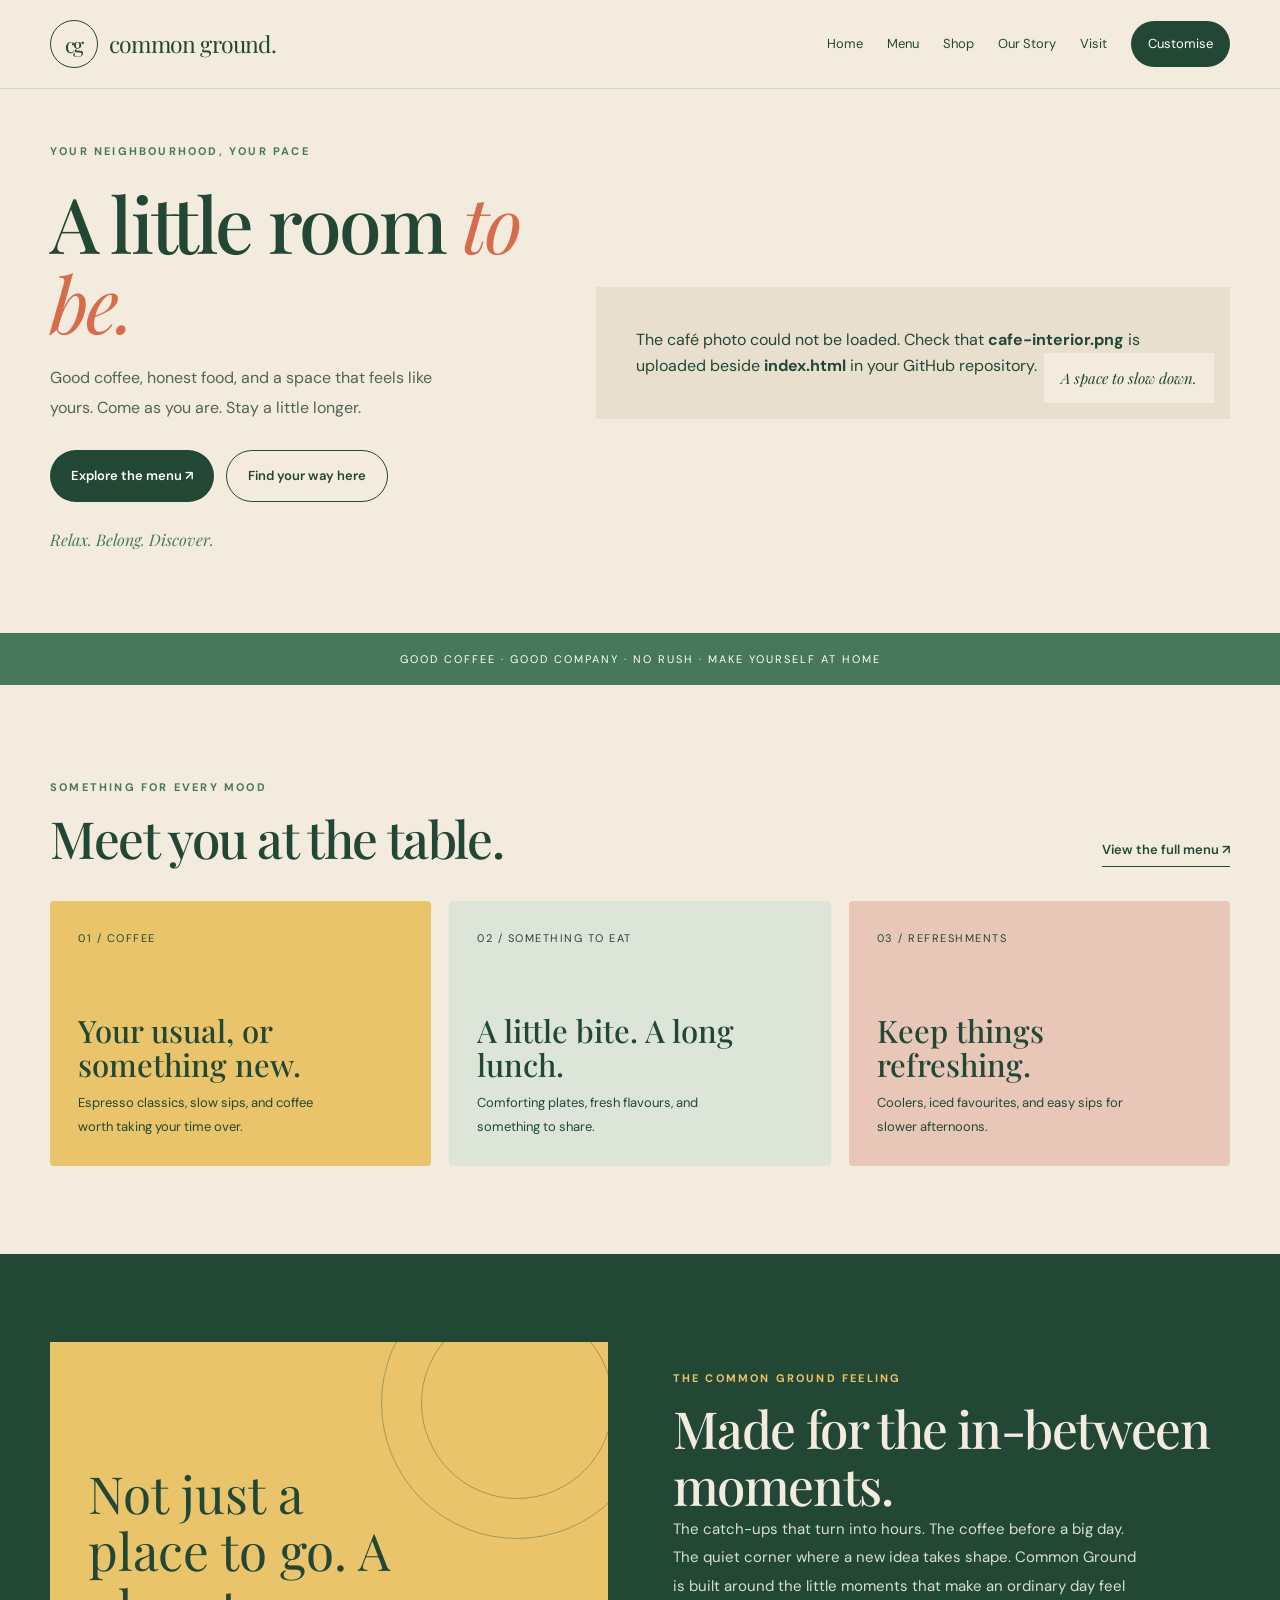
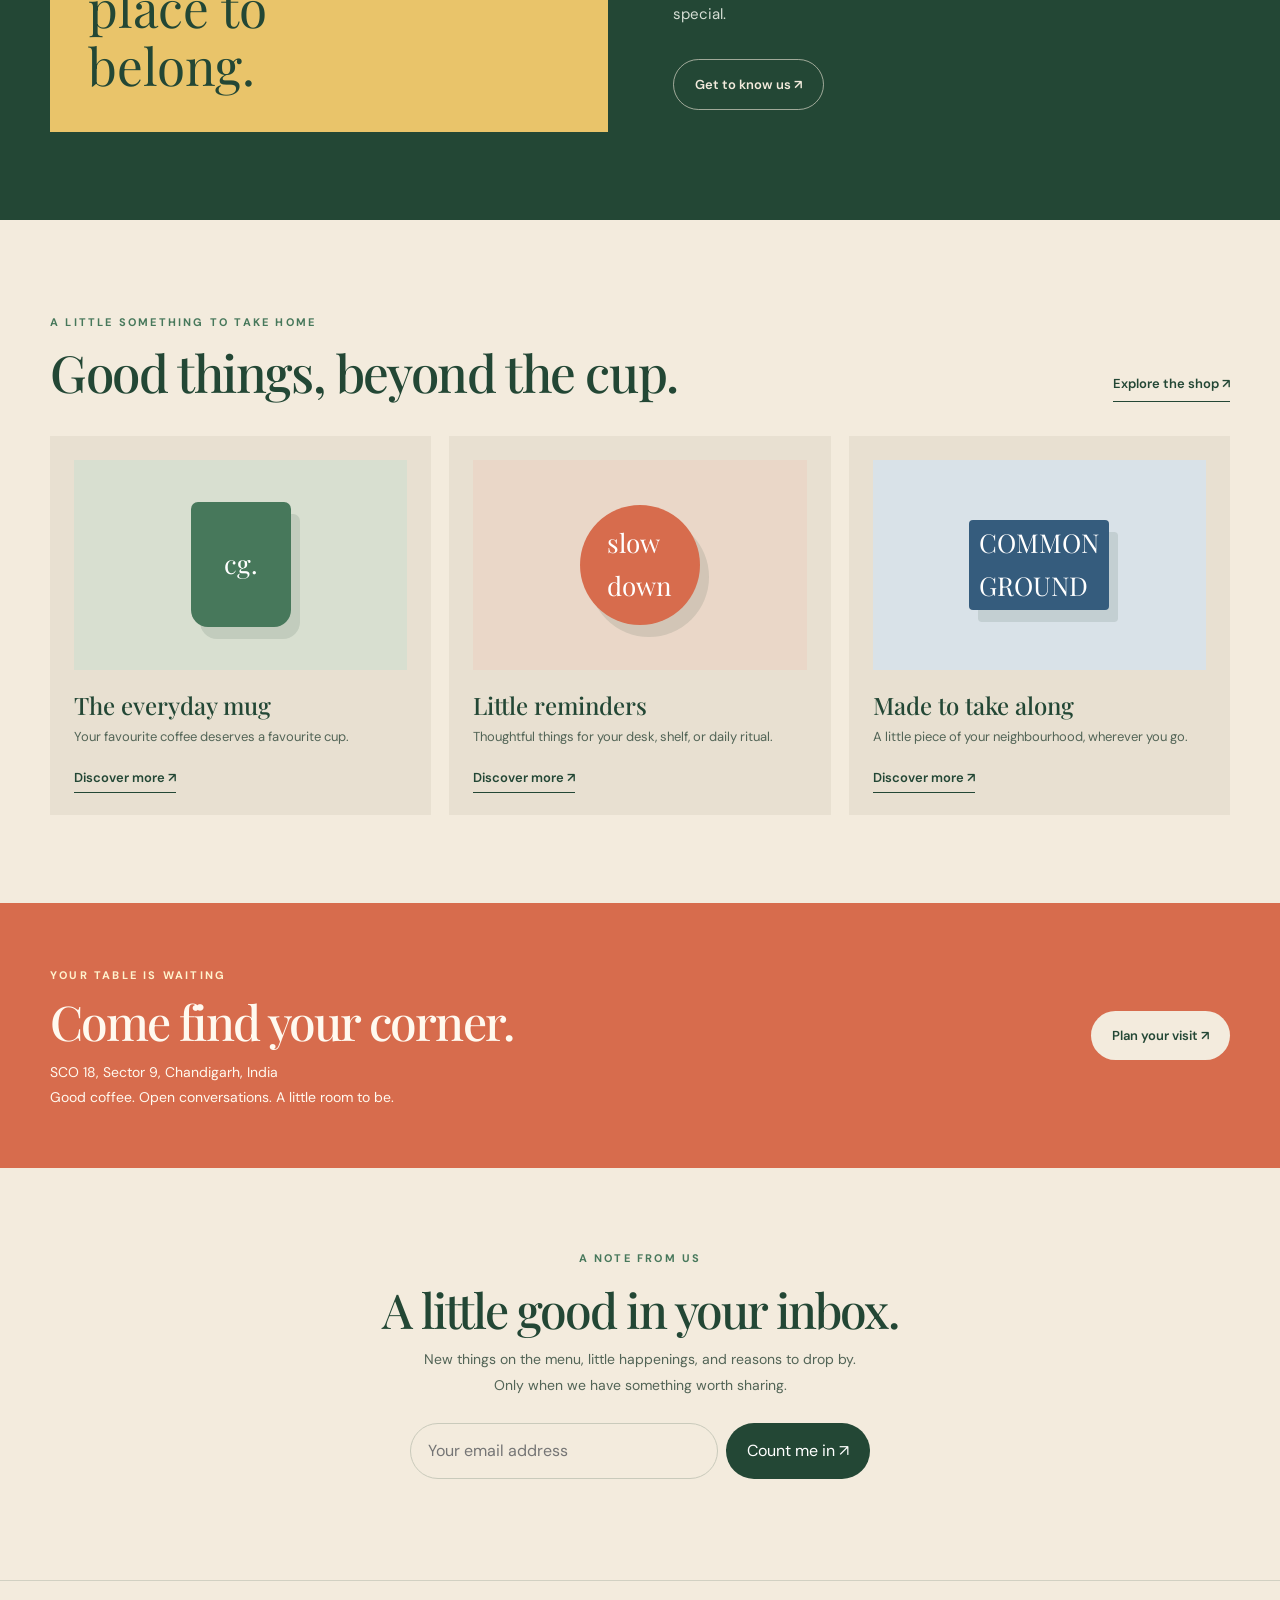
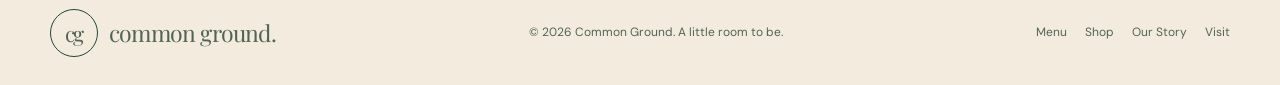
==== index.html @ 6c4338e5 "Update index.html" ====
<!DOCTYPE html>
<html lang="en">
<head>
  <meta charset="UTF-8">
  <meta name="viewport" content="width=device-width, initial-scale=1.0">
  <meta name="theme-color" content="#F3EBDD">
  <meta name="description" content="Common Ground — a neighbourhood cafe to slow down, connect and discover. Coffee, good food and a little room to be.">
  <title>Common Ground | A little room to be.</title>

  <link rel="preconnect" href="https://fonts.googleapis.com">
  <link rel="preconnect" href="https://fonts.gstatic.com" crossorigin>
  <link href="https://fonts.googleapis.com/css2?family=DM+Sans:wght@400;500;600;700&family=Playfair+Display:wght@400;500;600;700&display=swap" rel="stylesheet">

  <link rel="stylesheet" href="style.css">

  <style>
    :root {
      --cg-cream: #F3EBDD;
      --cg-green: #47785B;
      --cg-dark: #234735;
      --cg-orange: #D76C4D;
      --cg-yellow: #E9C46A;
      --cg-blue: #355C7D;
    }

    * { box-sizing: border-box; }

    html { scroll-behavior: smooth; }

    body {
      margin: 0;
      background: var(--cg-cream);
      color: var(--cg-dark);
      font-family: "DM Sans", sans-serif;
    }

    a { color: inherit; text-decoration: none; }

    img { display: block; max-width: 100%; }

    .cg-container {
      width: min(1180px, calc(100% - 48px));
      margin-inline: auto;
    }

    .cg-header {
      position: relative;
      z-index: 10;
      background: var(--cg-cream);
      border-bottom: 1px solid rgba(35,71,53,.14);
    }

    .cg-nav {
      min-height: 88px;
      display: flex;
      align-items: center;
      justify-content: space-between;
      gap: 28px;
    }

    .cg-logo {
      display: inline-flex;
      align-items: center;
      gap: 11px;
      flex-shrink: 0;
    }

    .cg-logo-mark {
      width: 48px;
      height: 48px;
      border: 1.5px solid var(--cg-dark);
      border-radius: 50%;
      display: grid;
      place-items: center;
      font-family: "Playfair Display", serif;
      font-size: 21px;
      line-height: 1;
      letter-spacing: -2px;
      padding-right: 2px;
    }

    .cg-logo-name {
      font-family: "Playfair Display", serif;
      font-size: 23px;
      letter-spacing: -.8px;
      white-space: nowrap;
    }

    .cg-links {
      display: flex;
      align-items: center;
      justify-content: flex-end;
      flex-wrap: wrap;
      gap: 24px;
      font-size: 13px;
    }

    .cg-links a:hover { color: var(--cg-orange); }

    .cg-nav-cta {
      background: var(--cg-dark);
      color: white !important;
      padding: 12px 17px;
      border-radius: 30px;
    }

    .cg-hero {
      padding: 48px 0 64px;
    }

    .cg-hero-grid {
      display: grid;
      grid-template-columns: .88fr 1.12fr;
      align-items: center;
      gap: 48px;
    }

    .cg-eyebrow {
      font-size: 11px;
      font-weight: 700;
      letter-spacing: 2.2px;
      text-transform: uppercase;
      color: var(--cg-green);
    }

    .cg-hero h1 {
      margin: 20px 0;
      font-family: "Playfair Display", serif;
      font-size: clamp(48px, 6vw, 78px);
      font-weight: 500;
      line-height: 1.04;
      letter-spacing: -2.8px;
    }

    .cg-hero h1 em {
      color: var(--cg-orange);
      font-weight: 400;
    }

    .cg-hero-copy {
      max-width: 420px;
      color: #526456;
      font-size: 16px;
      line-height: 1.85;
    }

    .cg-actions {
      display: flex;
      flex-wrap: wrap;
      gap: 12px;
      margin-top: 28px;
    }

    .cg-button {
      display: inline-flex;
      justify-content: center;
      align-items: center;
      padding: 14px 21px;
      border-radius: 30px;
      font-size: 13px;
      font-weight: 600;
      transition: transform .2s ease, background .2s ease;
    }

    .cg-button:hover { transform: translateY(-2px); }

    .cg-button-primary {
      background: var(--cg-dark);
      color: white;
    }

    .cg-button-secondary {
      border: 1px solid var(--cg-dark);
    }

    .cg-hero-note {
      margin-top: 25px;
      font-family: "Playfair Display", serif;
      font-size: 16px;
      font-style: italic;
      color: var(--cg-green);
    }

    .cg-hero-image-wrap {
      position: relative;
      min-width: 0;
    }

    .cg-hero-image {
      width: 100%;
      height: 520px;
      object-fit: cover;
      object-position: center;
      border-radius: 5px;
      background: #e4d3b7;
    }

    .cg-image-caption {
      position: absolute;
      right: 16px;
      bottom: 16px;
      background: var(--cg-cream);
      padding: 13px 17px;
      font-family: "Playfair Display", serif;
      font-size: 15px;
      font-style: italic;
    }

    .cg-ticker {
      overflow: hidden;
      background: var(--cg-green);
      color: white;
      padding: 17px 0;
      text-align: center;
      font-size: 11px;
      letter-spacing: 2px;
      text-transform: uppercase;
    }

    .cg-section { padding: 88px 0; }

    .cg-section-heading {
      display: flex;
      align-items: flex-end;
      justify-content: space-between;
      gap: 24px;
      margin-bottom: 34px;
    }

    .cg-section h2 {
      margin: 10px 0 0;
      font-family: "Playfair Display", serif;
      font-size: clamp(36px, 4vw, 53px);
      font-weight: 500;
      line-height: 1.12;
      letter-spacing: -1.4px;
    }

    .cg-text-link {
      padding-bottom: 6px;
      border-bottom: 1px solid currentColor;
      font-size: 13px;
      font-weight: 600;
      white-space: nowrap;
    }

    .cg-menu-grid {
      display: grid;
      grid-template-columns: repeat(3, 1fr);
      gap: 18px;
    }

    .cg-menu-card {
      min-height: 265px;
      padding: 28px;
      border-radius: 4px;
      display: flex;
      flex-direction: column;
      justify-content: space-between;
    }

    .cg-menu-card:nth-child(1) {
      background: #E9C46A;
    }

    .cg-menu-card:nth-child(2) {
      background: #DCE5D7;
    }

    .cg-menu-card:nth-child(3) {
      background: #E8C7B9;
    }

    .cg-menu-card .cg-card-number {
      font-size: 11px;
      letter-spacing: 1.5px;
    }

    .cg-menu-card h3 {
      margin: 0 0 10px;
      font-family: "Playfair Display", serif;
      font-size: 31px;
      font-weight: 500;
    }

    .cg-menu-card p {
      max-width: 260px;
      margin: 0;
      font-size: 13px;
      line-height: 1.8;
    }

    .cg-story {
      background: var(--cg-dark);
      color: var(--cg-cream);
    }

    .cg-story-grid {
      display: grid;
      grid-template-columns: 1fr 1fr;
      align-items: center;
      gap: 65px;
    }

    .cg-story-art {
      min-height: 390px;
      padding: 38px;
      display: flex;
      align-items: flex-end;
      background: var(--cg-yellow);
      color: var(--cg-dark);
      position: relative;
      overflow: hidden;
    }

    .cg-story-art::before,
    .cg-story-art::after {
      content: "";
      position: absolute;
      border: 1px solid rgba(35,71,53,.35);
      border-radius: 50%;
      width: 270px;
      height: 270px;
      top: -75px;
      right: -45px;
    }

    .cg-story-art::after {
      width: 190px;
      height: 190px;
      top: -35px;
      right: -5px;
    }

    .cg-story-art p {
      position: relative;
      z-index: 1;
      max-width: 340px;
      margin: 0;
      font-family: "Playfair Display", serif;
      font-size: clamp(36px, 4vw, 55px);
      line-height: 1.12;
    }

    .cg-story-copy p {
      max-width: 470px;
      color: #d6dfd5;
      font-size: 15px;
      line-height: 1.9;
    }

    .cg-story-copy .cg-button {
      margin-top: 15px;
      border: 1px solid rgba(243,235,221,.6);
    }

    .cg-shop-grid {
      display: grid;
      grid-template-columns: repeat(3, 1fr);
      gap: 18px;
    }

    .cg-shop-card {
      padding: 24px;
      background: #E8E0D1;
    }

    .cg-shop-art {
      min-height: 210px;
      display: grid;
      place-items: center;
      background: #D8DFD0;
      margin-bottom: 22px;
    }

    .cg-shop-art span {
      width: 100px;
      height: 125px;
      display: grid;
      place-items: center;
      border-radius: 7px 7px 17px 17px;
      background: var(--cg-green);
      color: white;
      font-family: "Playfair Display", serif;
      font-size: 26px;
      box-shadow: 9px 12px 0 rgba(35,71,53,.12);
    }

    .cg-shop-card:nth-child(2) .cg-shop-art { background: #EAD7C8; }
    .cg-shop-card:nth-child(2) .cg-shop-art span {
      background: var(--cg-orange);
      border-radius: 50%;
      width: 120px;
      height: 120px;
    }

    .cg-shop-card:nth-child(3) .cg-shop-art { background: #D9E2E8; }
    .cg-shop-card:nth-child(3) .cg-shop-art span {
      background: var(--cg-blue);
      width: 140px;
      height: 90px;
      border-radius: 4px;
    }

    .cg-shop-card h3 {
      margin: 0 0 8px;
      font-family: "Playfair Display", serif;
      font-size: 24px;
      font-weight: 500;
    }

    .cg-shop-card p {
      margin: 0 0 16px;
      font-size: 13px;
      line-height: 1.7;
      color: #526456;
    }

    .cg-visit {
      padding: 58px 0;
      background: var(--cg-orange);
      color: #fff9ef;
    }

    .cg-visit-grid {
      display: flex;
      justify-content: space-between;
      align-items: center;
      gap: 30px;
    }

    .cg-visit h2 {
      margin: 8px 0 12px;
      font-family: "Playfair Display", serif;
      font-size: clamp(34px, 4vw, 48px);
      font-weight: 500;
    }

    .cg-visit p {
      margin: 0;
      font-size: 14px;
      line-height: 1.8;
    }

    .cg-visit .cg-button {
      background: var(--cg-cream);
      color: var(--cg-dark);
      flex-shrink: 0;
    }

    .cg-newsletter {
      padding: 76px 0;
      text-align: center;
    }

    .cg-newsletter h2 {
      margin: 12px 0;
      font-family: "Playfair Display", serif;
      font-size: clamp(35px, 4vw, 48px);
      font-weight: 500;
    }

    .cg-newsletter p {
      max-width: 460px;
      margin: 0 auto 25px;
      color: #526456;
      font-size: 14px;
      line-height: 1.8;
    }

    .cg-newsletter-form {
      display: flex;
      justify-content: center;
      gap: 8px;
      max-width: 460px;
      margin: auto;
    }

    .cg-newsletter-form input {
      flex: 1;
      min-width: 0;
      padding: 14px 17px;
      border: 1px solid #c9cabb;
      border-radius: 30px;
      background: transparent;
      font: inherit;
      outline-color: var(--cg-green);
    }

    .cg-newsletter-form button {
      border: 0;
      cursor: pointer;
      font: inherit;
    }

    .cg-footer {
      padding: 28px 0;
      border-top: 1px solid rgba(35,71,53,.16);
    }

    .cg-footer-inner {
      display: flex;
      justify-content: space-between;
      align-items: center;
      flex-wrap: wrap;
      gap: 20px;
      font-size: 12px;
      color: #526456;
    }

    .cg-footer-links {
      display: flex;
      flex-wrap: wrap;
      gap: 18px;
    }

    @media (max-width: 900px) {
      .cg-nav { align-items: flex-start; padding: 20px 0; flex-direction: column; }
      .cg-links { justify-content: flex-start; gap: 16px; }
      .cg-hero-grid { grid-template-columns: 1fr; }
      .cg-hero-image { height: 430px; }
      .cg-story-grid { gap: 35px; }
    }

    @media (max-width: 620px) {
      .cg-container { width: min(100% - 32px, 1180px); }
      .cg-logo-mark { width: 42px; height: 42px; }
      .cg-logo-name { font-size: 21px; }
      .cg-links { gap: 13px 17px; font-size: 12px; }
      .cg-nav-cta { padding: 9px 13px; }
      .cg-hero { padding: 35px 0 45px; }
      .cg-hero h1 { font-size: 51px; letter-spacing: -1.8px; }
      .cg-hero-image { height: 340px; }
      .cg-section { padding: 60px 0; }
      .cg-section-heading { align-items: flex-start; flex-direction: column; }
      .cg-menu-grid, .cg-shop-grid, .cg-story-grid { grid-template-columns: 1fr; }
      .cg-menu-card { min-height: 220px; }
      .cg-story-art { min-height: 300px; }
      .cg-visit-grid { align-items: flex-start; flex-direction: column; }
      .cg-newsletter-form { flex-direction: column; }
      .cg-newsletter-form .cg-button { width: 100%; }
    }
  </style>
</head>

<body>
  <header class="cg-header">
    <div class="cg-container cg-nav">
      <a class="cg-logo" href="index.html" aria-label="Common Ground home">
        <span class="cg-logo-mark">cg</span>
        <span class="cg-logo-name">common ground.</span>
      </a>

      <nav class="cg-links" aria-label="Main navigation">
        <a href="index.html">Home</a>
        <a href="menu.html">Menu</a>
        <a href="shop.html">Shop</a>
        <a href="story.html">Our Story</a>
        <a href="visit.html">Visit</a>
        <a class="cg-nav-cta" href="customise.html">Customise</a>
      </nav>
    </div>
  </header>

  <main>
    <section class="cg-hero">
      <div class="cg-container cg-hero-grid">
        <div>
          <span class="cg-eyebrow">Your neighbourhood, your pace</span>
          <h1>A little room <em>to be.</em></h1>
          <p class="cg-hero-copy">
            Good coffee, honest food, and a space that feels like yours.
            Come as you are. Stay a little longer.
          </p>

          <div class="cg-actions">
            <a class="cg-button cg-button-primary" href="menu.html">Explore the menu ↗</a>
            <a class="cg-button cg-button-secondary" href="visit.html">Find your way here</a>
          </div>

          <p class="cg-hero-note">Relax. Belong. Discover.</p>
        </div>

        <div class="cg-hero-image-wrap">
          <!-- Homepage cafe photo -->
          <img
            class="cg-hero-image"
            src="cafe-interior.png"
            alt="The warm, colourful interior of Common Ground cafe"
            fetchpriority="high"
            onerror="this.style.display='none'; document.getElementById('cg-image-error').hidden=false;"
          >
          <div id="cg-image-error" hidden style="padding:40px;background:#e8dfcf;color:#234735;">
            The café photo could not be loaded. Check that <strong>cafe-interior.png</strong>
            is uploaded beside <strong>index.html</strong> in your GitHub repository.
          </div>
          <div class="cg-image-caption">A space to slow down.</div>
        </div>
      </div>
    </section>

    <div class="cg-ticker">
      Good coffee · Good company · No rush · Make yourself at home
    </div>

    <section class="cg-section">
      <div class="cg-container">
        <div class="cg-section-heading">
          <div>
            <span class="cg-eyebrow">Something for every mood</span>
            <h2>Meet you at the table.</h2>
          </div>
          <a class="cg-text-link" href="menu.html">View the full menu ↗</a>
        </div>

        <div class="cg-menu-grid">
          <article class="cg-menu-card">
            <span class="cg-card-number">01 / COFFEE</span>
            <div>
              <h3>Your usual, or something new.</h3>
              <p>Espresso classics, slow sips, and coffee worth taking your time over.</p>
            </div>
          </article>

          <article class="cg-menu-card">
            <span class="cg-card-number">02 / SOMETHING TO EAT</span>
            <div>
              <h3>A little bite. A long lunch.</h3>
              <p>Comforting plates, fresh flavours, and something to share.</p>
            </div>
          </article>

          <article class="cg-menu-card">
            <span class="cg-card-number">03 / REFRESHMENTS</span>
            <div>
              <h3>Keep things refreshing.</h3>
              <p>Coolers, iced favourites, and easy sips for slower afternoons.</p>
            </div>
          </article>
        </div>
      </div>
    </section>

    <section class="cg-section cg-story">
      <div class="cg-container cg-story-grid">
        <div class="cg-story-art">
          <p>Not just a place to go. A place to belong.</p>
        </div>

        <div class="cg-story-copy">
          <span class="cg-eyebrow" style="color:#E9C46A;">The Common Ground feeling</span>
          <h2>Made for the in-between moments.</h2>
          <p>
            The catch-ups that turn into hours. The coffee before a big day.
            The quiet corner where a new idea takes shape. Common Ground is
            built around the little moments that make an ordinary day feel special.
          </p>
          <a class="cg-button" href="story.html">Get to know us ↗</a>
        </div>
      </div>
    </section>

    <section class="cg-section">
      <div class="cg-container">
        <div class="cg-section-heading">
          <div>
            <span class="cg-eyebrow">A little something to take home</span>
            <h2>Good things, beyond the cup.</h2>
          </div>
          <a class="cg-text-link" href="shop.html">Explore the shop ↗</a>
        </div>

        <div class="cg-shop-grid">
          <article class="cg-shop-card">
            <div class="cg-shop-art"><span>cg.</span></div>
            <h3>The everyday mug</h3>
            <p>Your favourite coffee deserves a favourite cup.</p>
            <a class="cg-text-link" href="shop.html">Discover more ↗</a>
          </article>

          <article class="cg-shop-card">
            <div class="cg-shop-art"><span>slow<br>down</span></div>
            <h3>Little reminders</h3>
            <p>Thoughtful things for your desk, shelf, or daily ritual.</p>
            <a class="cg-text-link" href="shop.html">Discover more ↗</a>
          </article>

          <article class="cg-shop-card">
            <div class="cg-shop-art"><span>COMMON<br>GROUND</span></div>
            <h3>Made to take along</h3>
            <p>A little piece of your neighbourhood, wherever you go.</p>
            <a class="cg-text-link" href="shop.html">Discover more ↗</a>
          </article>
        </div>
      </div>
    </section>

    <section class="cg-visit">
      <div class="cg-container cg-visit-grid">
        <div>
          <span class="cg-eyebrow" style="color:#fff3ce;">Your table is waiting</span>
          <h2>Come find your corner.</h2>
          <p>SCO 18, Sector 9, Chandigarh, India</p>
          <p>Good coffee. Open conversations. A little room to be.</p>
        </div>
        <a class="cg-button" href="visit.html">Plan your visit ↗</a>
      </div>
    </section>

    <section class="cg-newsletter">
      <div class="cg-container">
        <span class="cg-eyebrow">A note from us</span>
        <h2>A little good in your inbox.</h2>
        <p>New things on the menu, little happenings, and reasons to drop by. Only when we have something worth sharing.</p>

        <form class="cg-newsletter-form" id="cg-newsletter-form">
          <input type="email" name="email" placeholder="Your email address" aria-label="Your email address" required>
          <button class="cg-button cg-button-primary" type="submit">Count me in ↗</button>
        </form>
        <p id="cg-newsletter-message" role="status" style="margin-top:14px;"></p>
      </div>
    </section>
  </main>

  <footer class="cg-footer">
    <div class="cg-container cg-footer-inner">
      <a class="cg-logo" href="index.html">
        <span class="cg-logo-mark">cg</span>
        <span class="cg-logo-name">common ground.</span>
      </a>

      <span>© <span id="cg-year"></span> Common Ground. A little room to be.</span>

      <nav class="cg-footer-links" aria-label="Footer navigation">
        <a href="menu.html">Menu</a>
        <a href="shop.html">Shop</a>
        <a href="story.html">Our Story</a>
        <a href="visit.html">Visit</a>
      </nav>
    </div>
  </footer>

  <script src="script.js"></script>
  <script>
    document.getElementById("cg-year").textContent = new Date().getFullYear();

    // Demo form only: connect a mailing-list service to collect real sign-ups.
    document.getElementById("cg-newsletter-form").addEventListener("submit", function(event) {
      event.preventDefault();
      document.getElementById("cg-newsletter-message").textContent =
        "Thanks for stopping by! Newsletter sign-ups are not connected yet.";
      this.reset();
    });
  </script>
</body>
</html>
---- style.css ----
@import url('https://fonts.googleapis.com/css2?family=DM+Sans:wght@400;500;600;700&family=Playfair+Display:wght@400;500;600&display=swap');

:root {
  --cream: #f3ebdd;
  --paper: #fbf8f1;
  --green: #47785b;
  --deep-green: #234735;
  --terracotta: #d76c4d;
  --yellow: #e9c46a;
  --blue: #355c7d;
  --ink: #253d32;
  --muted: #687269;
  --line: rgba(35, 71, 53, .2);
}

* { box-sizing: border-box; }
html { scroll-behavior: smooth; }
body {
  margin: 0;
  background: var(--paper);
  color: var(--ink);
  font-family: 'DM Sans', sans-serif;
  line-height: 1.65;
}
a { color: inherit; }
img { max-width: 100%; }
h1, h2, h3, h4 {
  font-family: 'Playfair Display', Georgia, serif;
  font-weight: 400;
  line-height: 1.1;
}
h1 { font-size: clamp(3.7rem, 8vw, 7rem); letter-spacing: -.055em; margin: 14px 0 22px; }
h2 { font-size: clamp(2.3rem, 4.5vw, 4rem); letter-spacing: -.04em; margin: 12px 0 20px; }
h3 { font-size: 1.6rem; margin: 10px 0; }
p { margin-top: 0; }
button, input { font: inherit; }
button, a { -webkit-tap-highlight-color: transparent; }

.site-header {
  position: relative;
  z-index: 10;
  background: var(--paper);
  border-bottom: 1px solid rgba(35,71,53,.08);
}
.header-inner {
  width: min(1320px, 92%);
  min-height: 86px;
  margin: 0 auto;
  display: flex;
  align-items: center;
  justify-content: space-between;
  gap: 30px;
}
.logo {
  display: inline-flex;
  align-items: center;
  gap: 11px;
  flex-shrink: 0;
  text-decoration: none;
}
.logo-mark {
  width: 48px;
  height: 48px;
  min-width: 48px;
  border-radius: 50%;
  background: var(--deep-green);
  color: white;
  display: inline-flex;
  align-items: center;
  justify-content: center;
  text-align: center;
  font-family: 'Playfair Display', Georgia, serif;
  font-size: 24px;
  line-height: 1;
  padding: 0;
  margin: 0;
  flex-shrink: 0;
}
.logo-text {
  display: block;
  font-family: 'Playfair Display', Georgia, serif;
  font-size: 23px;
  line-height: .88;
  letter-spacing: -.05em;
  margin: 0;
}
.nav-links { display: flex; align-items: center; gap: clamp(15px, 2.6vw, 35px); }
.nav-links a {
  font-size: 13px;
  text-decoration: none;
  white-space: nowrap;
  border-bottom: 1px solid transparent;
  padding: 10px 0;
}
.nav-links a:hover, .nav-links a.active { border-color: var(--green); }
.menu-toggle {
  display: none;
  border: 1px solid var(--line);
  background: transparent;
  color: var(--deep-green);
  border-radius: 50%;
  width: 42px;
  height: 42px;
  cursor: pointer;
  font-size: 20px;
}
.eyebrow {
  text-transform: uppercase;
  font-size: 10px;
  letter-spacing: .22em;
  font-weight: 700;
  color: var(--green);
  margin-bottom: 13px;
}
.button {
  display: inline-flex;
  align-items: center;
  justify-content: center;
  gap: 20px;
  background: var(--deep-green);
  color: white;
  border: 1px solid var(--deep-green);
  border-radius: 50px;
  padding: 13px 22px;
  font-size: 13px;
  text-decoration: none;
  transition: transform .2s, background .2s;
}
.button:hover { transform: translateY(-2px); background: var(--green); }
.button-light { background: var(--paper); color: var(--deep-green); border-color: var(--paper); }
.text-link { font-size: 13px; text-decoration: none; border-bottom: 1px solid var(--green); padding-bottom: 5px; }
.section { width: min(1200px, 88%); margin: 0 auto; padding: 90px 0; }
.section-intro { max-width: 700px; margin: 0 auto; text-align: center; }
.section-intro > p:last-child, .section-description { max-width: 580px; color: var(--muted); }
.section-intro > p:last-child { margin: 0 auto; }
.section-heading { display: flex; align-items: end; justify-content: space-between; gap: 25px; margin-bottom: 35px; }
.section-heading h2 { margin-bottom: 0; }
.section-description { margin-bottom: 36px; }

.home-hero {
  display: grid;
  grid-template-columns: 1fr 1fr;
  min-height: 510px;
  background: var(--cream);
}
.hero-copy { align-self: center; padding: 65px max(6vw, 30px) 65px max(6vw, calc((100vw - 1200px)/2)); }
.hero-copy > p:not(.eyebrow) { max-width: 440px; color: var(--muted); margin-bottom: 28px; }
.hero-image {
  min-height: 510px;
  background: #c7b99f url('assets/cafe-interior.jpg') center/cover no-repeat;
}
.ticker {
  background: var(--deep-green);
  color: var(--paper);
  text-align: center;
  padding: 14px 12px;
  font-size: 11px;
  letter-spacing: .16em;
}
.ticker span { color: var(--yellow); margin: 0 15px; }
.menu-preview { padding-top: 85px; }
.preview-grid { display: grid; grid-template-columns: repeat(3, 1fr); gap: 25px; }
.preview-card > p:not(.eyebrow) { color: var(--muted); font-size: 14px; }
.colour-panel { height: 235px; display: grid; place-items: center; margin-bottom: 24px; }
.colour-panel span { font-size: 80px; }
.panel-coffee { background: #e0d2b8; color: var(--deep-green); }
.panel-bake { background: #edcfb8; color: #9b543b; }
.panel-cool { background: #dce4d8; color: var(--green); }

.story-banner {
  background: var(--deep-green);
  color: var(--paper);
  padding: 70px max(6vw, calc((100vw - 1200px)/2));
  display: flex;
  align-items: center;
  justify-content: space-between;
  gap: 30px;
}
.story-banner .eyebrow { color: var(--yellow); }
.story-banner p:not(.eyebrow) { max-width: 480px; color: #e2e6dd; }
.story-decoration { font-size: clamp(100px, 20vw, 240px); color: var(--yellow); line-height: 1; }
.simple-product-grid { display: grid; grid-template-columns: repeat(3, 1fr); gap: 20px; }
.simple-product { display: block; padding: 30px; background: var(--cream); text-decoration: none; }
.product-symbol { display: grid; place-items: center; height: 130px; font-size: 65px; color: var(--green); }
.simple-product h3 { font-size: 22px; }
.simple-product p { margin-bottom: 0; }

.visit-strip {
  background: #e4e6d9;
  padding: 45px 6%;
  display: flex;
  align-items: center;
  justify-content: space-between;
  gap: 25px;
}
.visit-strip h2 { font-size: clamp(2rem, 4vw, 3rem); margin: 8px 0; }
.visit-strip p:last-child { margin-bottom: 0; color: var(--muted); }

.newsletter { text-align: center; max-width: 760px; }
.newsletter > p:not(.eyebrow) { color: var(--muted); }
.newsletter-form { display: flex; max-width: 500px; margin: 25px auto 0; border-bottom: 1px solid var(--deep-green); }
.newsletter-form input { flex: 1; min-width: 0; padding: 14px 8px; border: 0; background: transparent; outline: none; }
.newsletter-form button { border: 0; background: transparent; color: var(--deep-green); font-weight: 700; cursor: pointer; padding: 12px; }
.form-message { margin-top: 12px; font-size: 13px; color: var(--green); }
.site-footer {
  border-top: 1px solid var(--line);
  width: 88%;
  max-width: 1320px;
  margin: 0 auto;
  padding: 30px 0;
  display: flex;
  align-items: center;
  justify-content: space-between;
  gap: 20px;
}
.footer-logo .logo-mark { width: 40px; height: 40px; min-width: 40px; font-size: 20px; }
.footer-logo .logo-text { font-size: 19px; }
.site-footer > p { font-size: 11px; color: var(--muted); margin: 0; }

.page-hero {
  background: var(--cream);
  padding: 100px 8% 90px;
  text-align: center;
}
.page-hero > p:last-child { max-width: 550px; margin: 0 auto; color: var(--muted); }
.menu-page { max-width: 900px; }
.menu-category { padding: 30px 0 45px; border-bottom: 1px solid var(--line); }
.menu-category-heading { display: flex; align-items: center; gap: 17px; margin-bottom: 22px; }
.menu-category-heading h2 { font-size: clamp(2rem, 4vw, 3rem); margin: 0; }
.menu-number { font-size: 12px; color: var(--green); letter-spacing: .15em; }
.menu-subheading { margin: 24px 0 10px; color: var(--green); font-size: 11px; font-weight: 700; letter-spacing: .14em; text-transform: uppercase; }
.menu-item { display: flex; align-items: start; justify-content: space-between; gap: 25px; padding: 16px 0; border-bottom: 1px solid rgba(35,71,53,.09); }
.menu-item h3 { font-size: 20px; margin: 0 0 5px; }
.menu-item p { color: var(--muted); font-size: 13px; margin: 0; }
.menu-item strong { font-size: 15px; font-weight: 600; white-space: nowrap; padding-top: 4px; }
.menu-options { padding-top: 4px; font-size: 12px !important; }
.menu-note { margin-top: 28px; color: var(--muted); font-size: 12px; }

.shop-hero { display: grid; grid-template-columns: 1fr 1fr; min-height: 380px; background: var(--cream); overflow: hidden; }
.shop-hero-copy { align-self: center; padding: 55px 8%; }
.shop-hero-copy h1 { margin: 0 0 20px; }
.shop-hero-copy > p:not(.eyebrow) { max-width: 410px; color: var(--muted); }
.hero-star { display: block; font-size: 30px; color: var(--green); margin-top: 14px; }
.shop-hero-art { min-height: 380px; position: relative; display: grid; place-items: center; background: radial-gradient(circle at 70% 30%, #d8c6a7, #b5a082 70%); }
.hero-cup {
  display: grid; place-items: center; width: 170px; height: 155px; border-radius: 12px 12px 42px 42px;
  background: #f4ecdb; color: var(--deep-green); font-family: 'Playfair Display', serif; font-size: 23px;
  box-shadow: 15px 25px 35px #5e4b3328; transform: rotate(-5deg); position: relative;
}
.hero-cup::after { content: ''; position: absolute; width: 45px; height: 65px; border: 13px solid #e6dcc8; border-left: 0; border-radius: 0 30px 30px 0; right: -40px; top: 28px; }
.hero-leaf { position: absolute; right: 15%; top: 10%; font-size: 85px; color: var(--deep-green); opacity: .8; }
.shop-products { display: grid; grid-template-columns: repeat(2, minmax(0, 1fr)); gap: 55px 35px; }
.shop-product { display: grid; grid-template-columns: minmax(140px, 1fr) minmax(130px, 1fr); gap: 25px; align-items: center; min-width: 0; }
.product-art { position: relative; min-height: 300px; overflow: hidden; display: grid; place-items: center; background: #e5d6bf; }
.product-art::before { content: ''; position: absolute; width: 190px; height: 190px; border-radius: 50%; background: #f1e6d3; top: -45px; right: -45px; opacity: .65; }
.product-info .eyebrow { font-size: 9px; margin-bottom: 12px; }
.product-info h2 { font-size: clamp(1.5rem, 2.4vw, 2.3rem); margin: 0 0 14px; }
.product-info > p:not(.eyebrow):not(.product-detail):not(.product-price) { color: var(--muted); font-size: 13px; }
.product-rule { display: block; width: 32px; height: 1px; background: var(--green); margin: 22px 0; }
.product-detail { font-size: 12px; color: var(--muted); margin-bottom: 5px; }
.product-price { font-family: 'Playfair Display', serif; font-size: 23px; margin: 0 0 14px; }
.product-enquire { font-size: 12px; color: var(--deep-green); text-decoration: none; border-bottom: 1px solid var(--green); padding-bottom: 3px; }
.art-spark { position: absolute; bottom: 20px; left: 20px; font-size: 23px; color: var(--deep-green); }

.mug-shape { position: absolute; bottom: 55px; display: grid; place-items: center; text-align: center; font-size: 9px; line-height: 1.1; font-weight: 700; border-radius: 9px 9px 25px 25px; }
.metal-mug { left: 10%; width: 76px; height: 110px; background: linear-gradient(90deg,#8d8a7d,#ded8c9,#a4a194); color: #27382f; }
.metal-mug::after { content: ''; position: absolute; width: 20px; height: 40px; border: 7px solid #b7b4a8; border-left: 0; border-radius: 0 20px 20px 0; right: -22px; top: 22px; }
.ceramic-mug { right: 14%; width: 100px; height: 122px; background: #f5edde; color: var(--deep-green); box-shadow: 8px 14px 15px #5c493022; }
.ceramic-mug::after { content: ''; position: absolute; width: 25px; height: 43px; border: 8px solid #eee4d1; border-left: 0; border-radius: 0 22px 22px 0; right: -28px; top: 24px; }
.tote-art { background: #d7c5a8; }
.tote-bag { position: absolute; width: 150px; height: 190px; bottom: 32px; background: #eee3ce; display: flex; flex-direction: column; align-items: center; justify-content: center; color: var(--deep-green); transform: rotate(3deg); box-shadow: 12px 15px 20px #57432b22; }
.tote-bag span { font-family: 'Playfair Display', serif; font-size: 19px; line-height: .95; text-align: center; }
.tote-bag b { font-size: 37px; font-weight: 400; margin-top: 15px; }
.tote-handle { position: absolute; width: 68px; height: 85px; border: 11px solid #eee3ce; border-bottom: 0; top: 45px; border-radius: 40px 40px 0 0; }
.coffee-art { background: #c9b08d; }
.coffee-bag { position: absolute; width: 135px; height: 195px; bottom: 34px; background: linear-gradient(90deg,#c49a63,#e0c49b,#c7a16c); box-shadow: 10px 16px 18px #49351f28; display: flex; flex-direction: column; align-items: center; justify-content: center; gap: 40px; transform: rotate(-3deg); }
.bag-brand { font-family: 'Playfair Display',serif; color: var(--deep-green); text-align: center; font-size: 19px; line-height: .95; }
.bag-label { font-size: 8px; letter-spacing: .15em; color: var(--deep-green); }
.coffee-beans { position: absolute; bottom: 18px; right: 12px; font-size: 20px; color: #65472c; }
.little-art { background: #ded7c4; }
.coaster-stack { position: absolute; bottom: 60px; left: 12%; width: 90px; height: 25px; border-radius: 50%; background: #b6a17c; display: grid; place-items: center; color: var(--deep-green); font-family: 'Playfair Display',serif; }
.coaster-stack::before { content: ''; position: absolute; width: 90px; height: 25px; border-radius: 50%; background: #c9b895; top: -15px; }
.coaster-stack span { z-index: 1; }
.coaster-stack span:nth-child(2) { position: absolute; top: -15px; color: #47785b; }
.keyring { position: absolute; bottom: 65px; left: 48%; width: 40px; height: 40px; border: 5px solid #a58a5d; border-radius: 50%; display: grid; place-items: center; font-family: 'Playfair Display',serif; color: var(--deep-green); font-size: 12px; }
.little-lamp { position: absolute; bottom: 50px; right: 9%; display: flex; flex-direction: column; align-items: center; }
.little-lamp span { width: 76px; height: 55px; border-radius: 50% 50% 15% 15%; background: #7d8d6d; }
.little-lamp b { width: 28px; height: 58px; background: #f0e7d6; border-radius: 4px 4px 10px 10px; }

.shop-contact { width: 88%; max-width: 1200px; margin: 0 auto 75px; padding: 42px 6%; background: #e4e6d9; display: flex; align-items: center; justify-content: space-between; gap: 25px; }
.shop-contact h2 { font-size: clamp(2.5rem, 4vw, 3.5rem); margin: 5px 0 12px; }
.shop-contact p:last-child { color: var(--muted); margin: 0; }
.whatsapp-button { white-space: nowrap; }
.story-content { max-width: 800px; }
.story-content > p:not(.eyebrow) { max-width: 670px; color: var(--muted); }
.story-quote { margin: 40px 0; padding: 35px 0; border-top: 1px solid var(--line); border-bottom: 1px solid var(--line); font: 38px 'Playfair Display', serif; color: var(--green); }
.visit-layout, .customise-content { display: grid; grid-template-columns: 1fr 1fr; align-items: center; gap: 55px; }
.visit-address { font-size: 20px; line-height: 1.6; margin: 25px 0; }
.visit-card, .customise-card { background: var(--cream); padding: 50px; min-height: 270px; }
.visit-pin { font-size: 45px; color: var(--green); }
.visit-card h3, .customise-card h3 { font-size: 31px; }
.visit-card p:last-child, .customise-card p { color: var(--muted); }
.customise-card .product-symbol { height: 70px; place-items: start; }
.small-note { font-size: 11px; margin-top: 15px; }
.sr-only { position: absolute; width: 1px; height: 1px; padding: 0; margin: -1px; overflow: hidden; clip: rect(0,0,0,0); white-space: nowrap; border: 0; }

@media (max-width: 900px) {
  .header-inner { gap: 15px; }
  .logo-mark { width: 43px; height: 43px; min-width: 43px; font-size: 22px; }
  .logo-text { font-size: 20px; }
  .nav-links { gap: 14px; }
  .nav-links a { font-size: 12px; }
  .shop-products { gap: 40px 25px; }
  .shop-product { grid-template-columns: 1fr; gap: 20px; align-items: start; }
  .product-art { min-height: 300px; }
}
@media (max-width: 680px) {
  .header-inner { min-height: 75px; position: relative; }
  .menu-toggle { display: inline-grid; place-items: center; margin-left: auto; }
  .nav-links {
    display: none;
    position: absolute;
    top: 74px;
    left: -4.5%;
    width: 109%;
    background: var(--paper);
    padding: 18px 6% 25px;
    border-bottom: 1px solid var(--line);
    flex-direction: column;
    align-items: stretch;
    gap: 3px;
  }
  .nav-links.open { display: flex; }
  .nav-links a { padding: 10px 0; font-size: 14px; }
  .home-hero, .shop-hero { grid-template-columns: 1fr; }
  .hero-copy { padding: 65px 7%; }
  .hero-image { min-height: 320px; }
  .shop-hero-copy { padding: 65px 7% 35px; }
  .shop-hero-art { min-height: 280px; }
  .section { padding: 65px 0; width: 88%; }
  .section-heading { align-items: start; flex-direction: column; }
  .preview-grid, .simple-product-grid { grid-template-columns: 1fr; }
  .colour-panel { height: 200px; }
  .story-banner { padding: 55px 7%; }
  .story-decoration { font-size: 80px; }
  .visit-strip { align-items: start; flex-direction: column; padding: 35px 7%; }
  .newsletter-form { flex-direction: column; border-bottom: 0; gap: 8px; }
  .newsletter-form input { border-bottom: 1px solid var(--deep-green); width: 100%; }
  .newsletter-form button { align-self: center; background: var(--deep-green); color: white; border-radius: 30px; padding: 12px 20px; }
  .site-footer { flex-direction: column; align-items: start; padding: 25px 0; }
  .page-hero { padding: 70px 7%; }
  .menu-category-heading { align-items: start; }
  .menu-item { gap: 12px; }
  .shop-products { grid-template-columns: 1fr; gap: 45px; }
  .shop-product { grid-template-columns: minmax(0, 1fr) minmax(0, 1fr); gap: 18px; }
  .product-art { min-height: 250px; }
  .product-info h2 { font-size: 24px; }
  .product-info .eyebrow { font-size: 8px; }
  .shop-contact { width: 88%; margin-bottom: 45px; flex-direction: column; align-items: start; padding: 32px 7%; }
  .whatsapp-button { white-space: normal; }
  .visit-layout, .customise-content { grid-template-columns: 1fr; gap: 30px; }
  .visit-card, .customise-card { padding: 32px; }
}
@media (max-width: 400px) {
  .logo-text { font-size: 18px; }
  .logo-mark { width: 40px; height: 40px; min-width: 40px; }
  .shop-product { grid-template-columns: 1fr; }
  .product-art { min-height: 280px; }
}
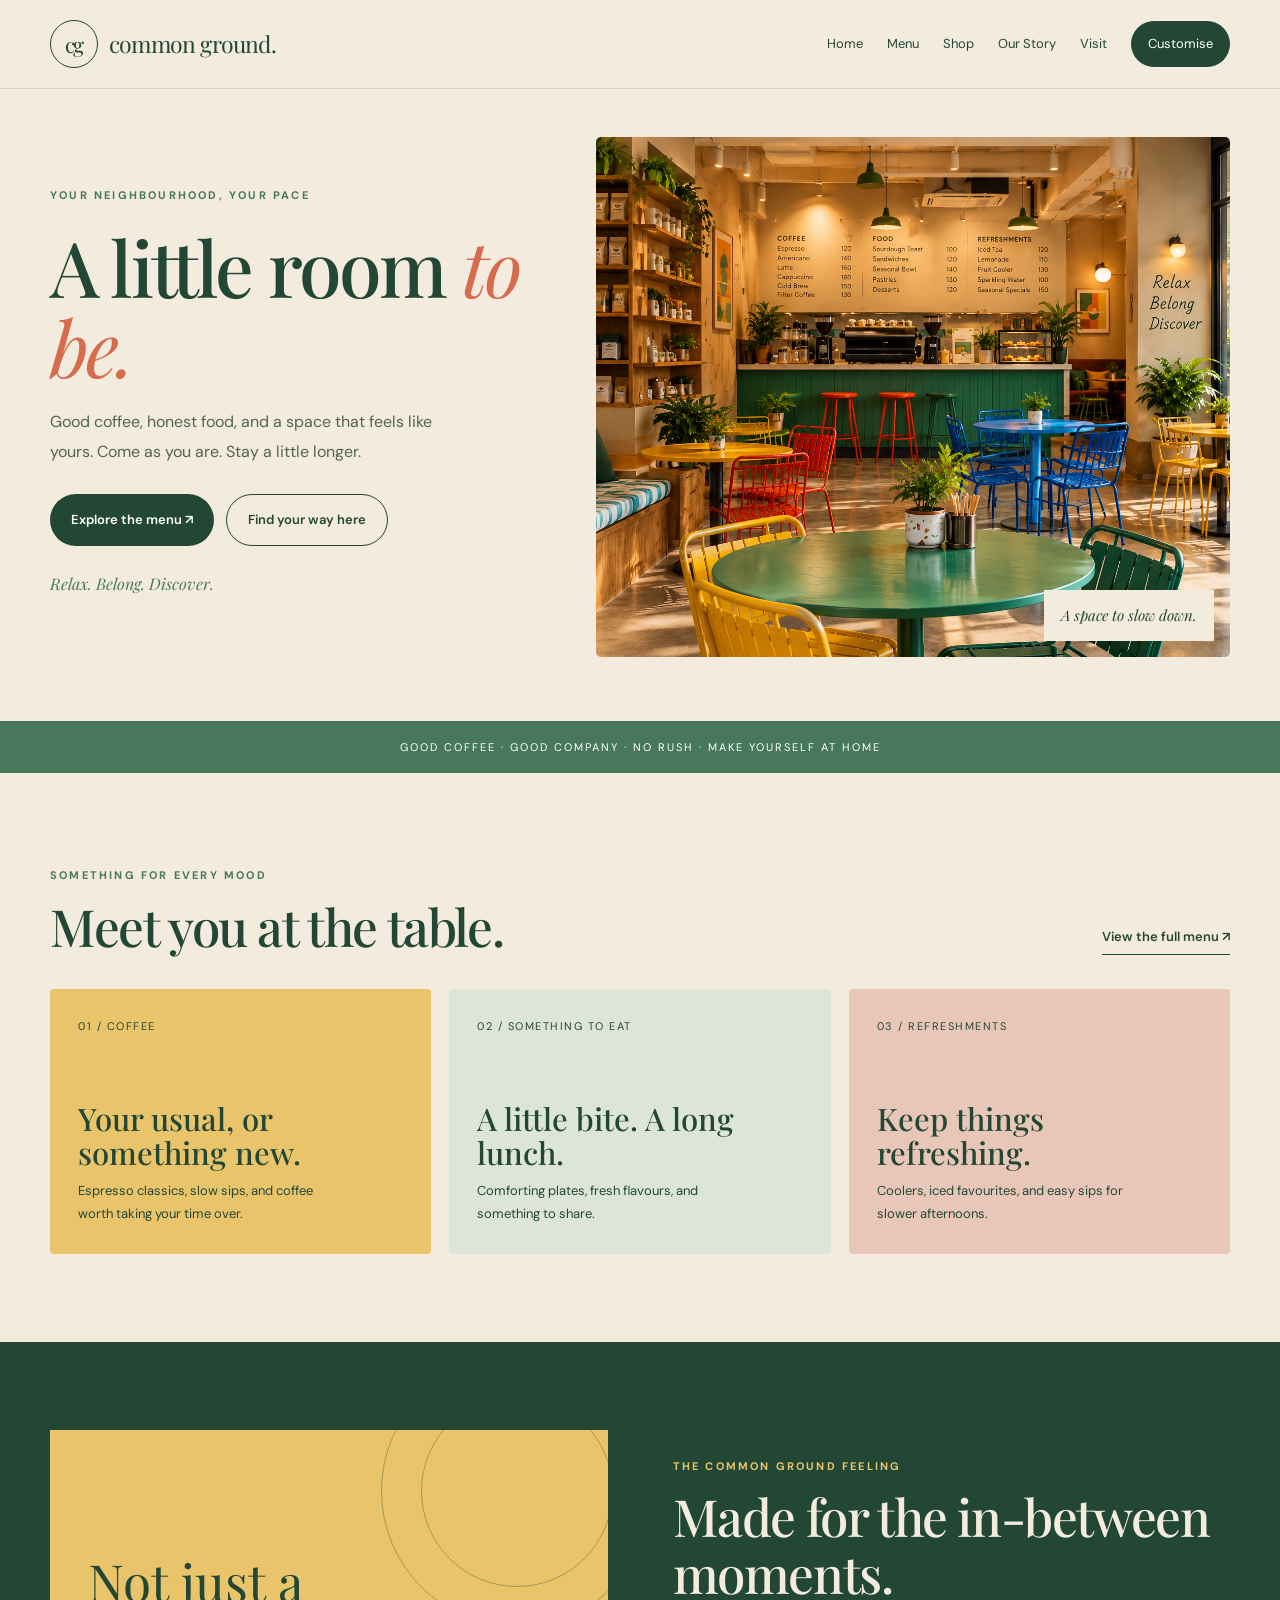
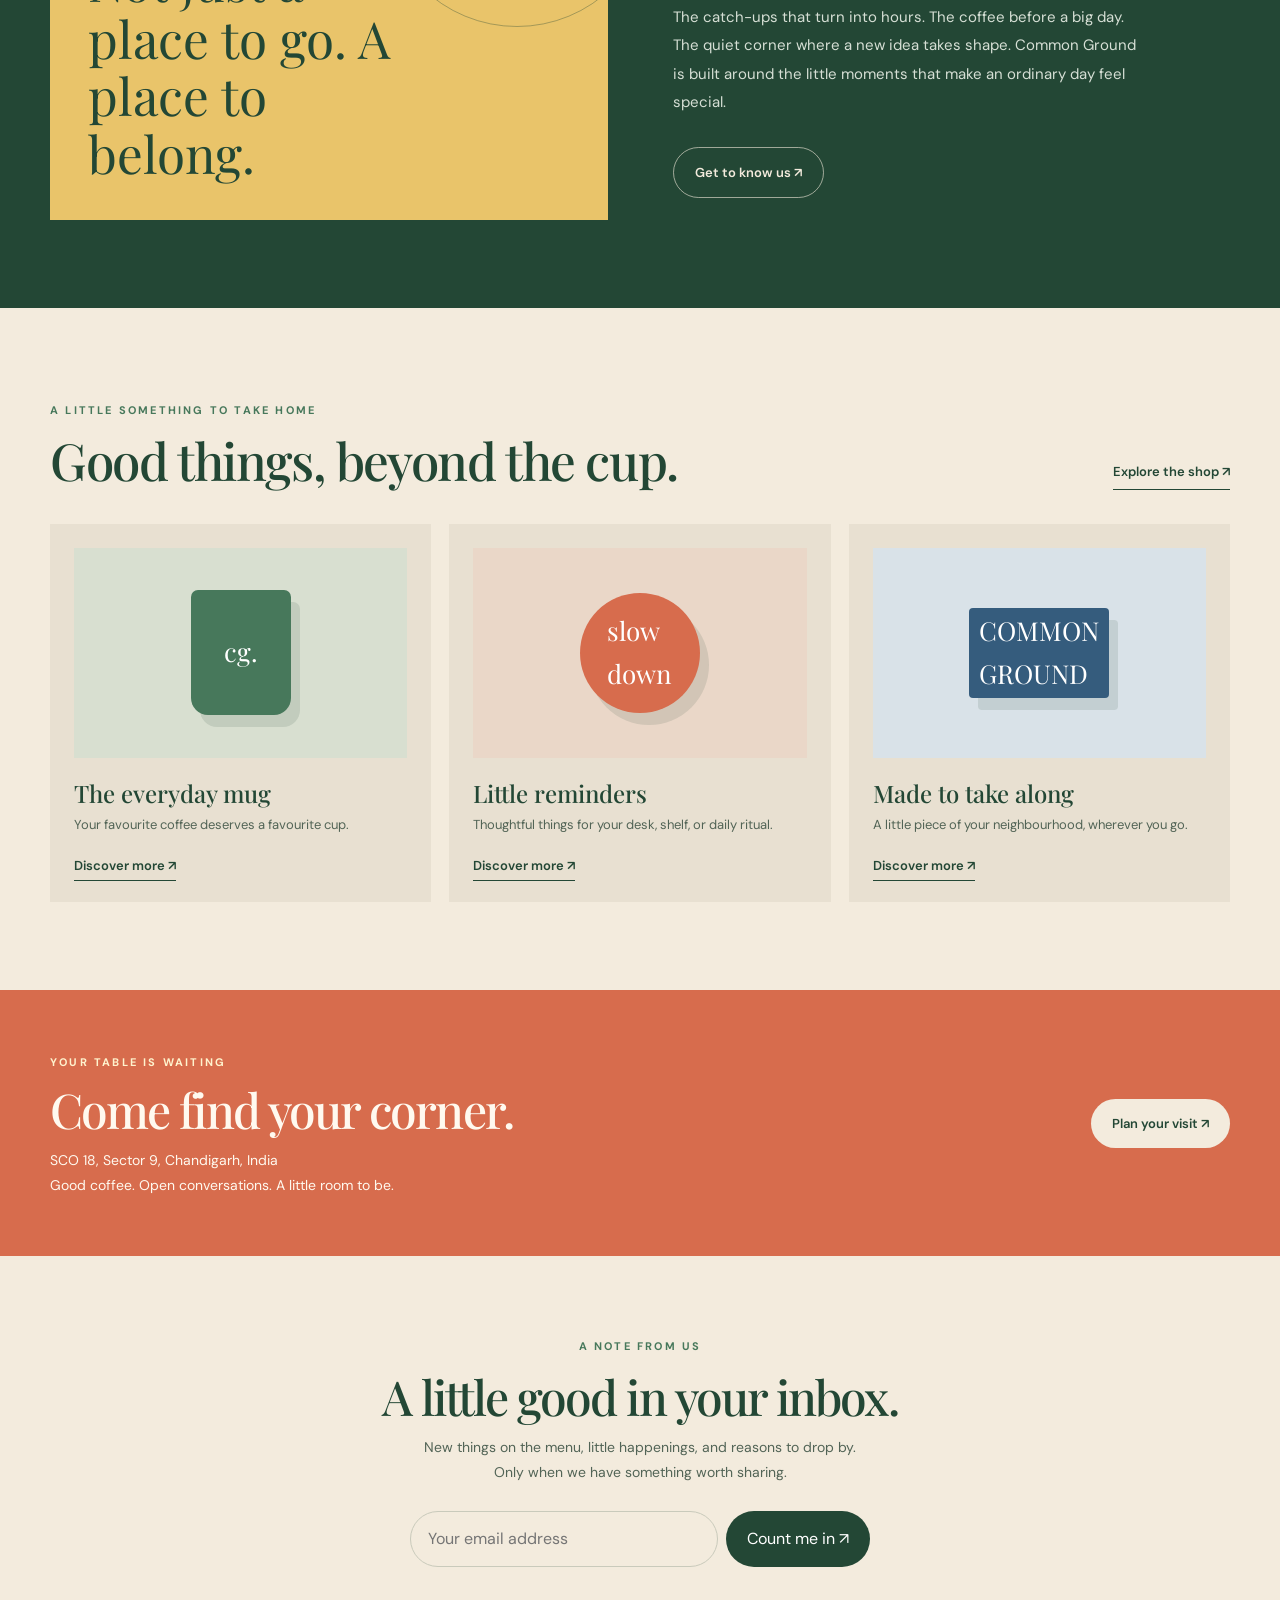
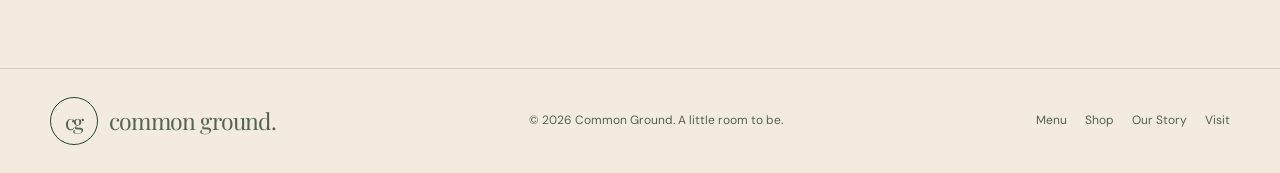
==== commit a7c2650b: "Update index.html" ====
--- a/index.html
+++ b/index.html
@@ -586,7 +586,7 @@
           <!-- Homepage cafe photo -->
           <img
             class="cg-hero-image"
-            src="cafe-interior.png"
+            src="assets/cafe-interior.png"
             alt="The warm, colourful interior of Common Ground cafe"
             fetchpriority="high"
             onerror="this.style.display='none'; document.getElementById('cg-image-error').hidden=false;"
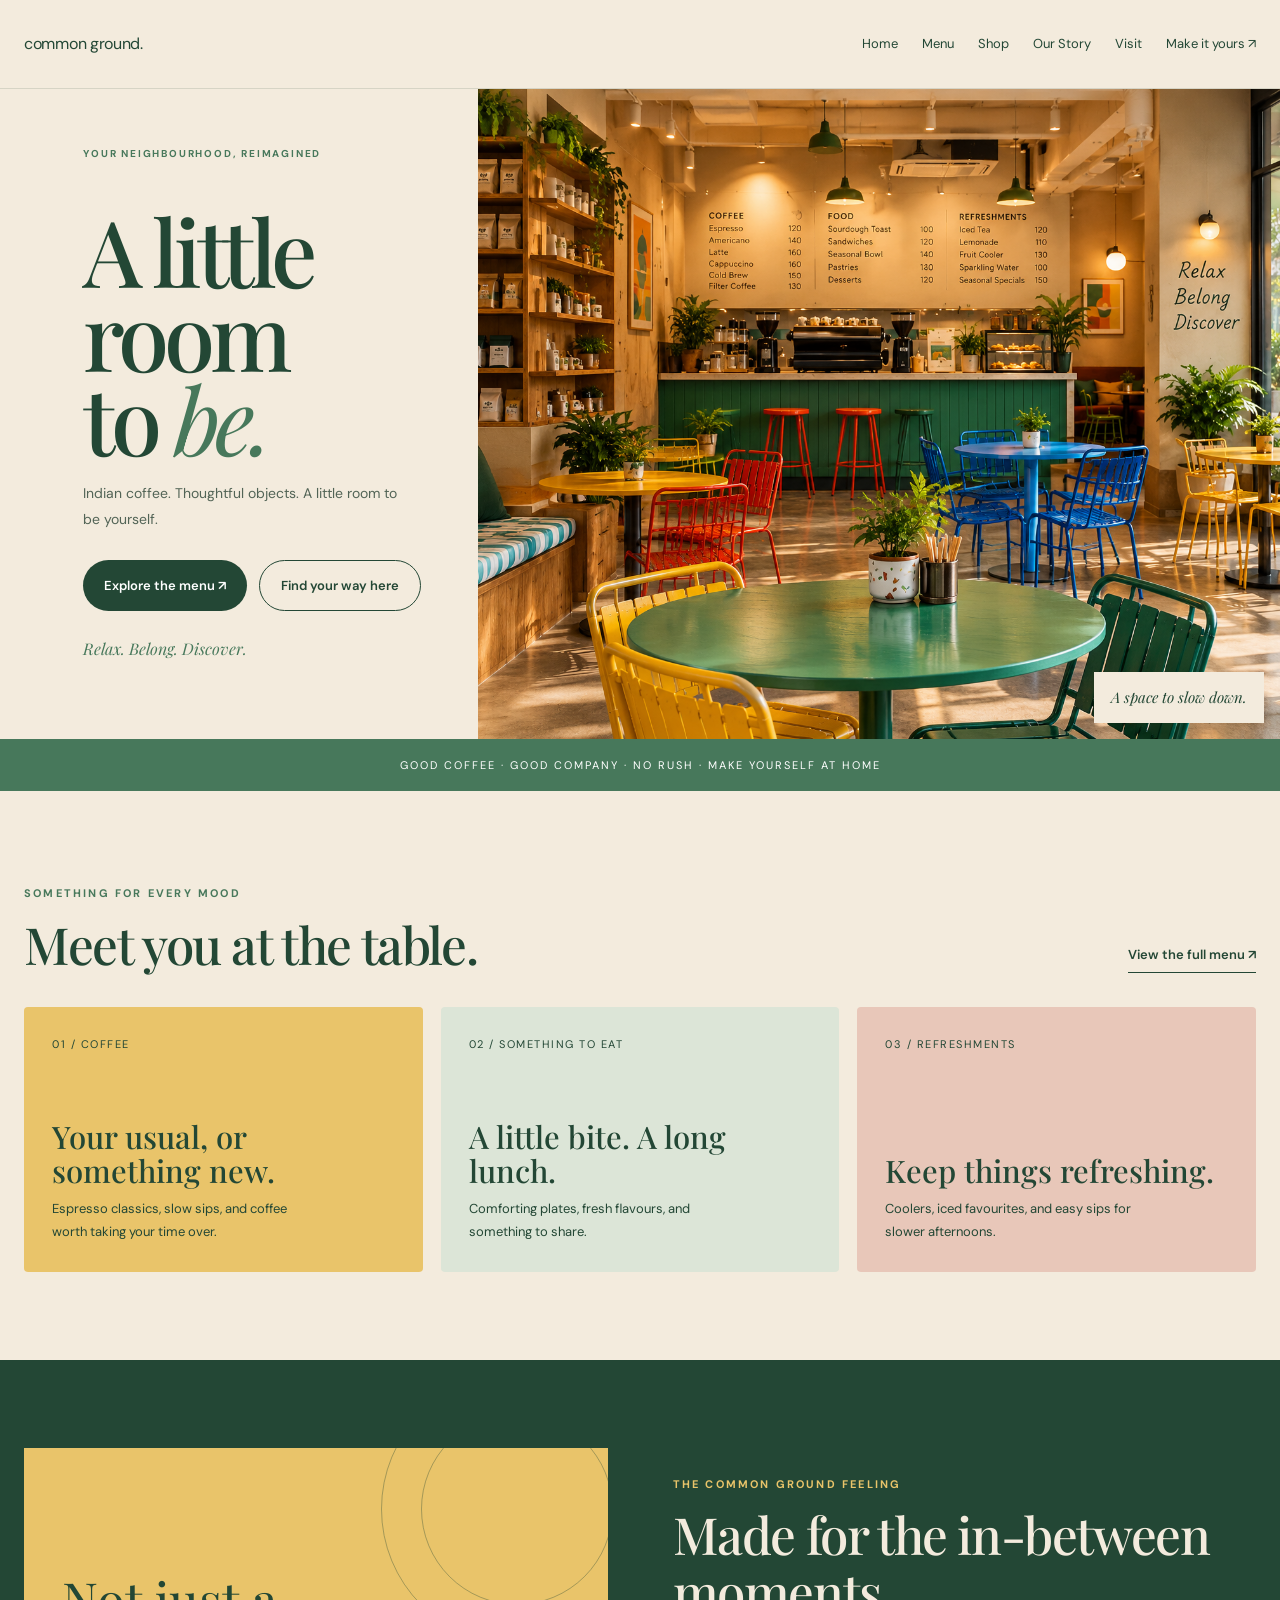
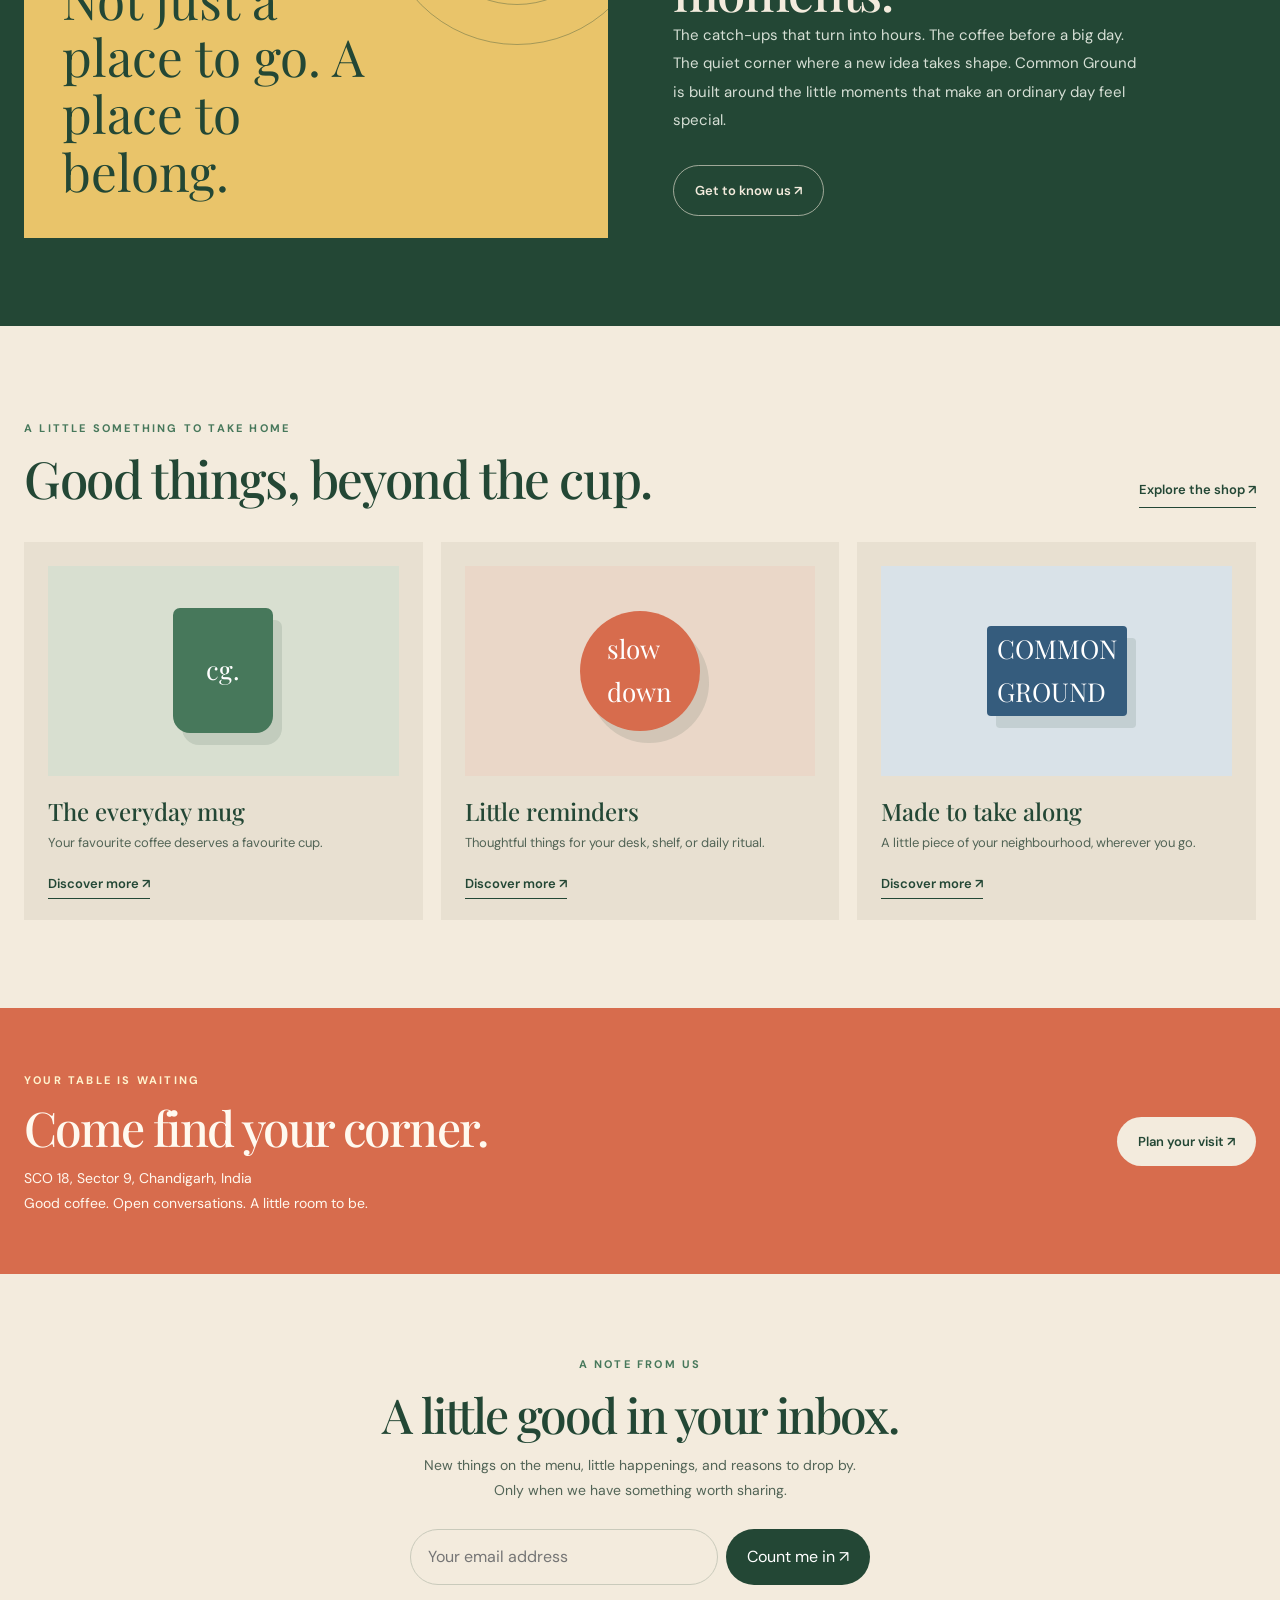
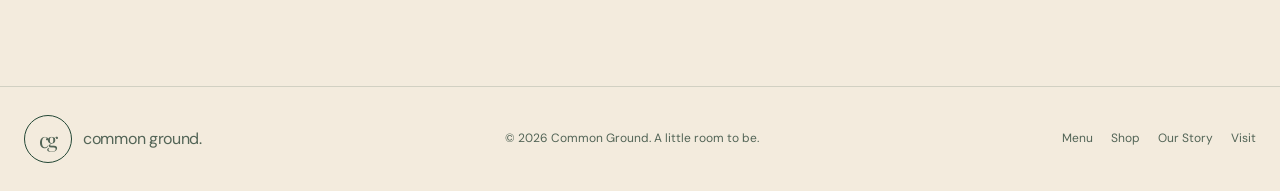
==== commit 0ba24486: "Update index.html" ====
--- a/index.html
+++ b/index.html
@@ -36,11 +36,10 @@
     }
 
     a { color: inherit; text-decoration: none; }
-
     img { display: block; max-width: 100%; }
 
     .cg-container {
-      width: min(1180px, calc(100% - 48px));
+      width: min(1320px, calc(100% - 48px));
       margin-inline: auto;
     }
 
@@ -65,6 +64,8 @@
       gap: 11px;
       flex-shrink: 0;
     }
+
+    .cg-header .cg-logo-mark { display: none; }
 
     .cg-logo-mark {
       width: 48px;
@@ -81,9 +82,9 @@
     }
 
     .cg-logo-name {
-      font-family: "Playfair Display", serif;
-      font-size: 23px;
-      letter-spacing: -.8px;
+      font-family: "DM Sans", sans-serif;
+      font-size: 16px;
+      letter-spacing: -.3px;
       white-space: nowrap;
     }
 
@@ -99,21 +100,37 @@
     .cg-links a:hover { color: var(--cg-orange); }
 
     .cg-nav-cta {
-      background: var(--cg-dark);
-      color: white !important;
-      padding: 12px 17px;
-      border-radius: 30px;
+      background: transparent;
+      color: var(--cg-dark) !important;
+      padding: 0;
+      border-radius: 0;
     }
 
     .cg-hero {
-      padding: 48px 0 64px;
+      padding: 0;
+      min-height: 650px;
     }
 
     .cg-hero-grid {
+      width: 100%;
+      max-width: none;
+      margin: 0;
+      padding-left: max(6.5vw, 36px);
       display: grid;
-      grid-template-columns: .88fr 1.12fr;
-      align-items: center;
-      gap: 48px;
+      grid-template-columns: minmax(300px, .62fr) minmax(0, 1.38fr);
+      align-items: stretch;
+      gap: 34px;
+    }
+
+    .cg-hero-grid > div:first-child {
+      align-self: center;
+      padding: 44px 0 54px;
+      max-width: 360px;
+    }
+
+    .cg-hero .cg-eyebrow {
+      font-size: 10px;
+      letter-spacing: 1.8px;
     }
 
     .cg-eyebrow {
@@ -125,24 +142,26 @@
     }
 
     .cg-hero h1 {
-      margin: 20px 0;
-      font-family: "Playfair Display", serif;
-      font-size: clamp(48px, 6vw, 78px);
+      max-width: 330px;
+      margin: 42px 0 22px;
+      font-family: "Playfair Display", serif;
+      font-size: clamp(76px, 7.2vw, 112px);
       font-weight: 500;
-      line-height: 1.04;
-      letter-spacing: -2.8px;
+      line-height: .91;
+      letter-spacing: -5px;
     }
 
     .cg-hero h1 em {
-      color: var(--cg-orange);
+      color: var(--cg-green);
       font-weight: 400;
+      white-space: nowrap;
     }
 
     .cg-hero-copy {
-      max-width: 420px;
+      max-width: 320px;
       color: #526456;
-      font-size: 16px;
-      line-height: 1.85;
+      font-size: 14px;
+      line-height: 1.8;
     }
 
     .cg-actions {
@@ -185,14 +204,17 @@
     .cg-hero-image-wrap {
       position: relative;
       min-width: 0;
+      min-height: 650px;
+      overflow: hidden;
     }
 
     .cg-hero-image {
       width: 100%;
-      height: 520px;
+      height: 100%;
+      min-height: 650px;
       object-fit: cover;
       object-position: center;
-      border-radius: 5px;
+      border-radius: 0;
       background: #e4d3b7;
     }
 
@@ -260,17 +282,9 @@
       justify-content: space-between;
     }
 
-    .cg-menu-card:nth-child(1) {
-      background: #E9C46A;
-    }
-
-    .cg-menu-card:nth-child(2) {
-      background: #DCE5D7;
-    }
-
-    .cg-menu-card:nth-child(3) {
-      background: #E8C7B9;
-    }
+    .cg-menu-card:nth-child(1) { background: #E9C46A; }
+    .cg-menu-card:nth-child(2) { background: #DCE5D7; }
+    .cg-menu-card:nth-child(3) { background: #E8C7B9; }
 
     .cg-menu-card .cg-card-number {
       font-size: 11px;
@@ -388,6 +402,7 @@
     }
 
     .cg-shop-card:nth-child(2) .cg-shop-art { background: #EAD7C8; }
+
     .cg-shop-card:nth-child(2) .cg-shop-art span {
       background: var(--cg-orange);
       border-radius: 50%;
@@ -396,6 +411,7 @@
     }
 
     .cg-shop-card:nth-child(3) .cg-shop-art { background: #D9E2E8; }
+
     .cg-shop-card:nth-child(3) .cg-shop-art span {
       background: var(--cg-blue);
       width: 140px;
@@ -516,28 +532,97 @@
     }
 
     @media (max-width: 900px) {
-      .cg-nav { align-items: flex-start; padding: 20px 0; flex-direction: column; }
-      .cg-links { justify-content: flex-start; gap: 16px; }
-      .cg-hero-grid { grid-template-columns: 1fr; }
-      .cg-hero-image { height: 430px; }
+      .cg-nav {
+        align-items: center;
+        padding: 18px 0;
+        flex-direction: row;
+        flex-wrap: wrap;
+      }
+
+      .cg-links { justify-content: flex-start; gap: 14px; }
+
+      .cg-hero { min-height: auto; }
+
+      .cg-hero-grid {
+        grid-template-columns: minmax(250px, .7fr) minmax(0, 1.3fr);
+        padding-left: 28px;
+        gap: 22px;
+      }
+
+      .cg-hero-grid > div:first-child { padding: 35px 0; }
+
+      .cg-hero h1 {
+        font-size: clamp(60px, 8vw, 82px);
+        letter-spacing: -3px;
+      }
+
+      .cg-hero-image-wrap,
+      .cg-hero-image { min-height: 520px; }
+
       .cg-story-grid { gap: 35px; }
     }
 
     @media (max-width: 620px) {
       .cg-container { width: min(100% - 32px, 1180px); }
+
       .cg-logo-mark { width: 42px; height: 42px; }
       .cg-logo-name { font-size: 21px; }
-      .cg-links { gap: 13px 17px; font-size: 12px; }
+
+      .cg-nav {
+        align-items: flex-start;
+        flex-direction: column;
+        gap: 14px;
+      }
+
+      .cg-links { gap: 12px 16px; font-size: 12px; }
       .cg-nav-cta { padding: 9px 13px; }
-      .cg-hero { padding: 35px 0 45px; }
-      .cg-hero h1 { font-size: 51px; letter-spacing: -1.8px; }
-      .cg-hero-image { height: 340px; }
+
+      .cg-hero { padding: 0; }
+
+      .cg-hero-grid {
+        display: flex;
+        flex-direction: column;
+        padding: 0;
+        gap: 0;
+      }
+
+      .cg-hero-grid > div:first-child {
+        padding: 42px 24px 35px;
+        max-width: none;
+      }
+
+      .cg-hero h1 {
+        max-width: 300px;
+        margin: 28px 0 20px;
+        font-size: clamp(64px, 15vw, 88px);
+        letter-spacing: -3px;
+      }
+
+      .cg-hero-image-wrap,
+      .cg-hero-image {
+        min-height: 360px;
+        height: 360px;
+      }
+
       .cg-section { padding: 60px 0; }
-      .cg-section-heading { align-items: flex-start; flex-direction: column; }
-      .cg-menu-grid, .cg-shop-grid, .cg-story-grid { grid-template-columns: 1fr; }
+
+      .cg-section-heading {
+        align-items: flex-start;
+        flex-direction: column;
+      }
+
+      .cg-menu-grid,
+      .cg-shop-grid,
+      .cg-story-grid { grid-template-columns: 1fr; }
+
       .cg-menu-card { min-height: 220px; }
       .cg-story-art { min-height: 300px; }
-      .cg-visit-grid { align-items: flex-start; flex-direction: column; }
+
+      .cg-visit-grid {
+        align-items: flex-start;
+        flex-direction: column;
+      }
+
       .cg-newsletter-form { flex-direction: column; }
       .cg-newsletter-form .cg-button { width: 100%; }
     }
@@ -558,7 +643,7 @@
         <a href="shop.html">Shop</a>
         <a href="story.html">Our Story</a>
         <a href="visit.html">Visit</a>
-        <a class="cg-nav-cta" href="customise.html">Customise</a>
+        <a class="cg-nav-cta" href="customise.html">Make it yours ↗</a>
       </nav>
     </div>
   </header>
@@ -567,11 +652,11 @@
     <section class="cg-hero">
       <div class="cg-container cg-hero-grid">
         <div>
-          <span class="cg-eyebrow">Your neighbourhood, your pace</span>
-          <h1>A little room <em>to be.</em></h1>
+          <span class="cg-eyebrow">Your neighbourhood, reimagined</span>
+          <h1>A little<br>room<br>to <em>be.</em></h1>
+
           <p class="cg-hero-copy">
-            Good coffee, honest food, and a space that feels like yours.
-            Come as you are. Stay a little longer.
+            Indian coffee. Thoughtful objects. A little room to be yourself.
           </p>
 
           <div class="cg-actions">
@@ -583,7 +668,6 @@
         </div>
 
         <div class="cg-hero-image-wrap">
-          <!-- Homepage cafe photo -->
           <img
             class="cg-hero-image"
             src="assets/cafe-interior.png"
@@ -591,10 +675,12 @@
             fetchpriority="high"
             onerror="this.style.display='none'; document.getElementById('cg-image-error').hidden=false;"
           >
+
           <div id="cg-image-error" hidden style="padding:40px;background:#e8dfcf;color:#234735;">
-            The café photo could not be loaded. Check that <strong>cafe-interior.png</strong>
-            is uploaded beside <strong>index.html</strong> in your GitHub repository.
+            The café photo could not be loaded. Check that
+            <strong>assets/cafe-interior.png</strong> exists in your repository.
           </div>
+
           <div class="cg-image-caption">A space to slow down.</div>
         </div>
       </div>
@@ -712,7 +798,10 @@
       <div class="cg-container">
         <span class="cg-eyebrow">A note from us</span>
         <h2>A little good in your inbox.</h2>
-        <p>New things on the menu, little happenings, and reasons to drop by. Only when we have something worth sharing.</p>
+        <p>
+          New things on the menu, little happenings, and reasons to drop by.
+          Only when we have something worth sharing.
+        </p>
 
         <form class="cg-newsletter-form" id="cg-newsletter-form">
           <input type="email" name="email" placeholder="Your email address" aria-label="Your email address" required>
@@ -745,7 +834,7 @@
   <script>
     document.getElementById("cg-year").textContent = new Date().getFullYear();
 
-    // Demo form only: connect a mailing-list service to collect real sign-ups.
+    // Demo form only: newsletter sign-ups are not connected to a service yet.
     document.getElementById("cg-newsletter-form").addEventListener("submit", function(event) {
       event.preventDefault();
       document.getElementById("cg-newsletter-message").textContent =
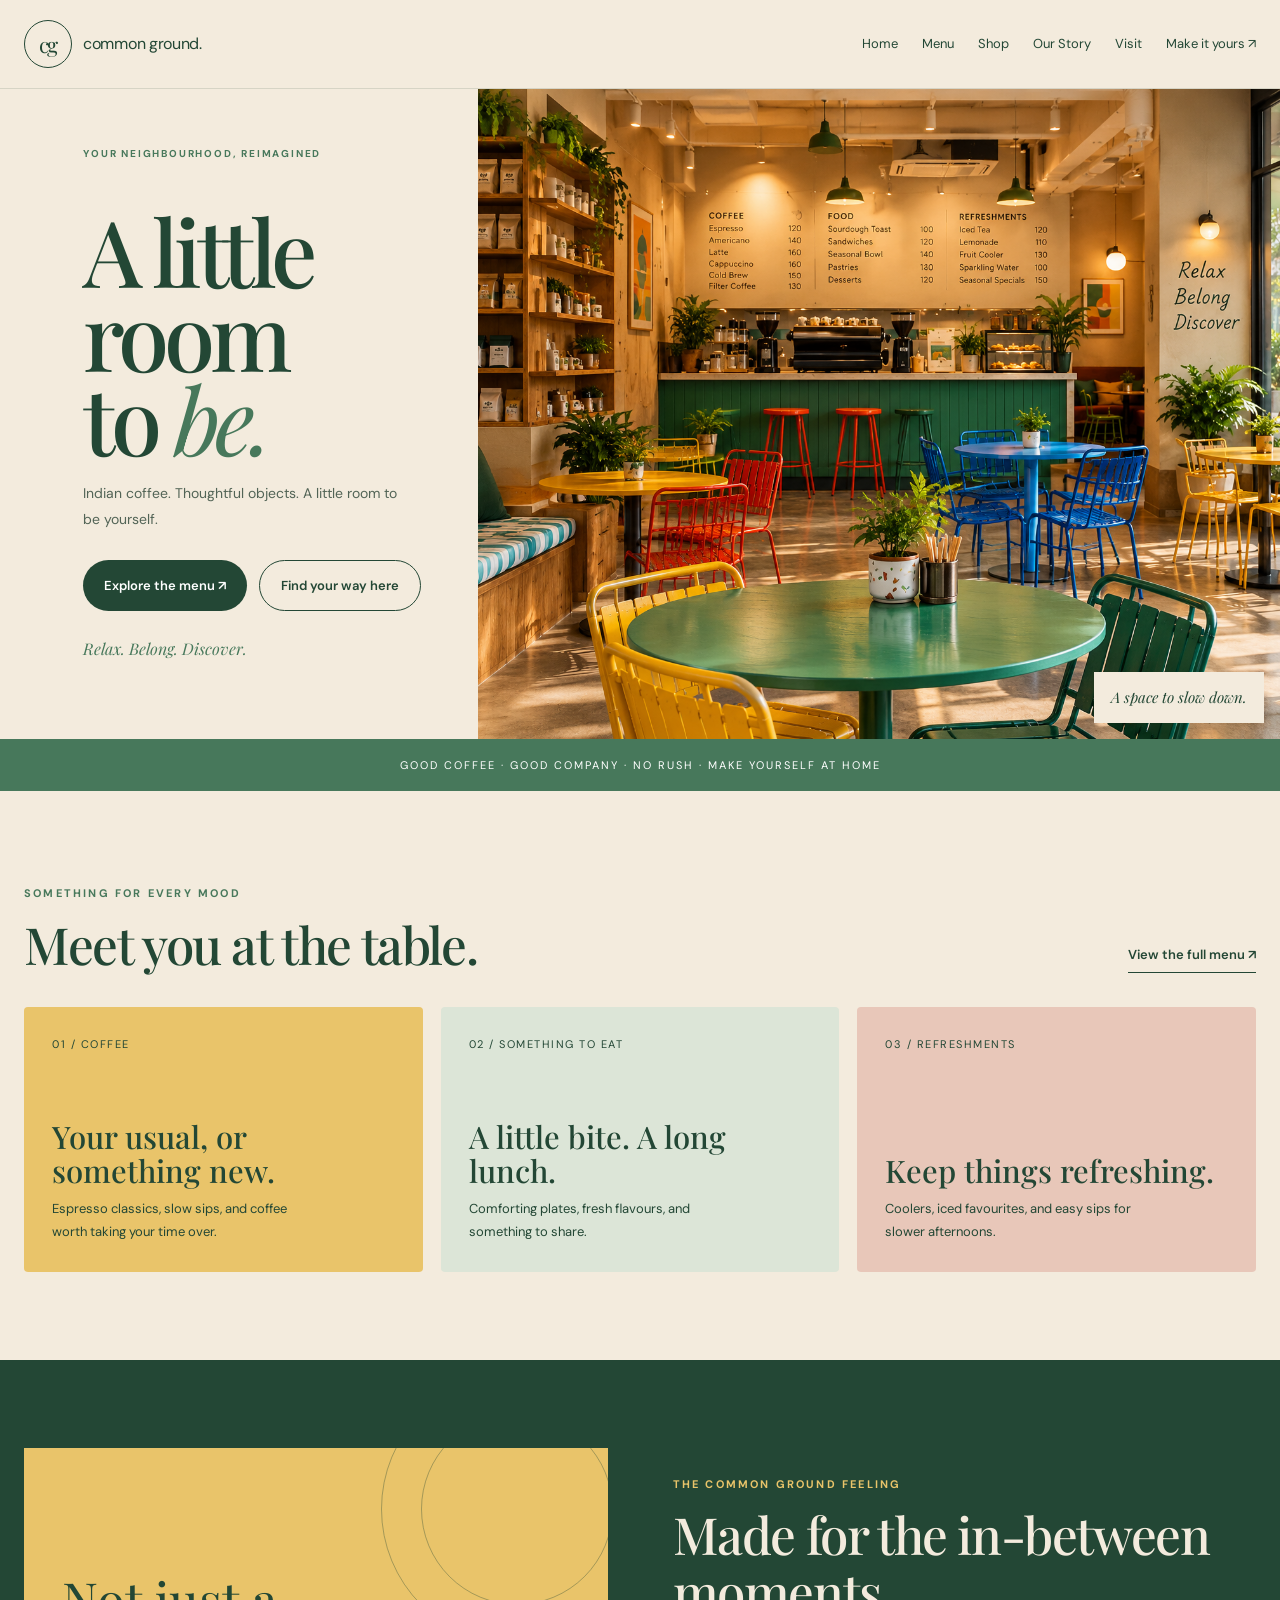
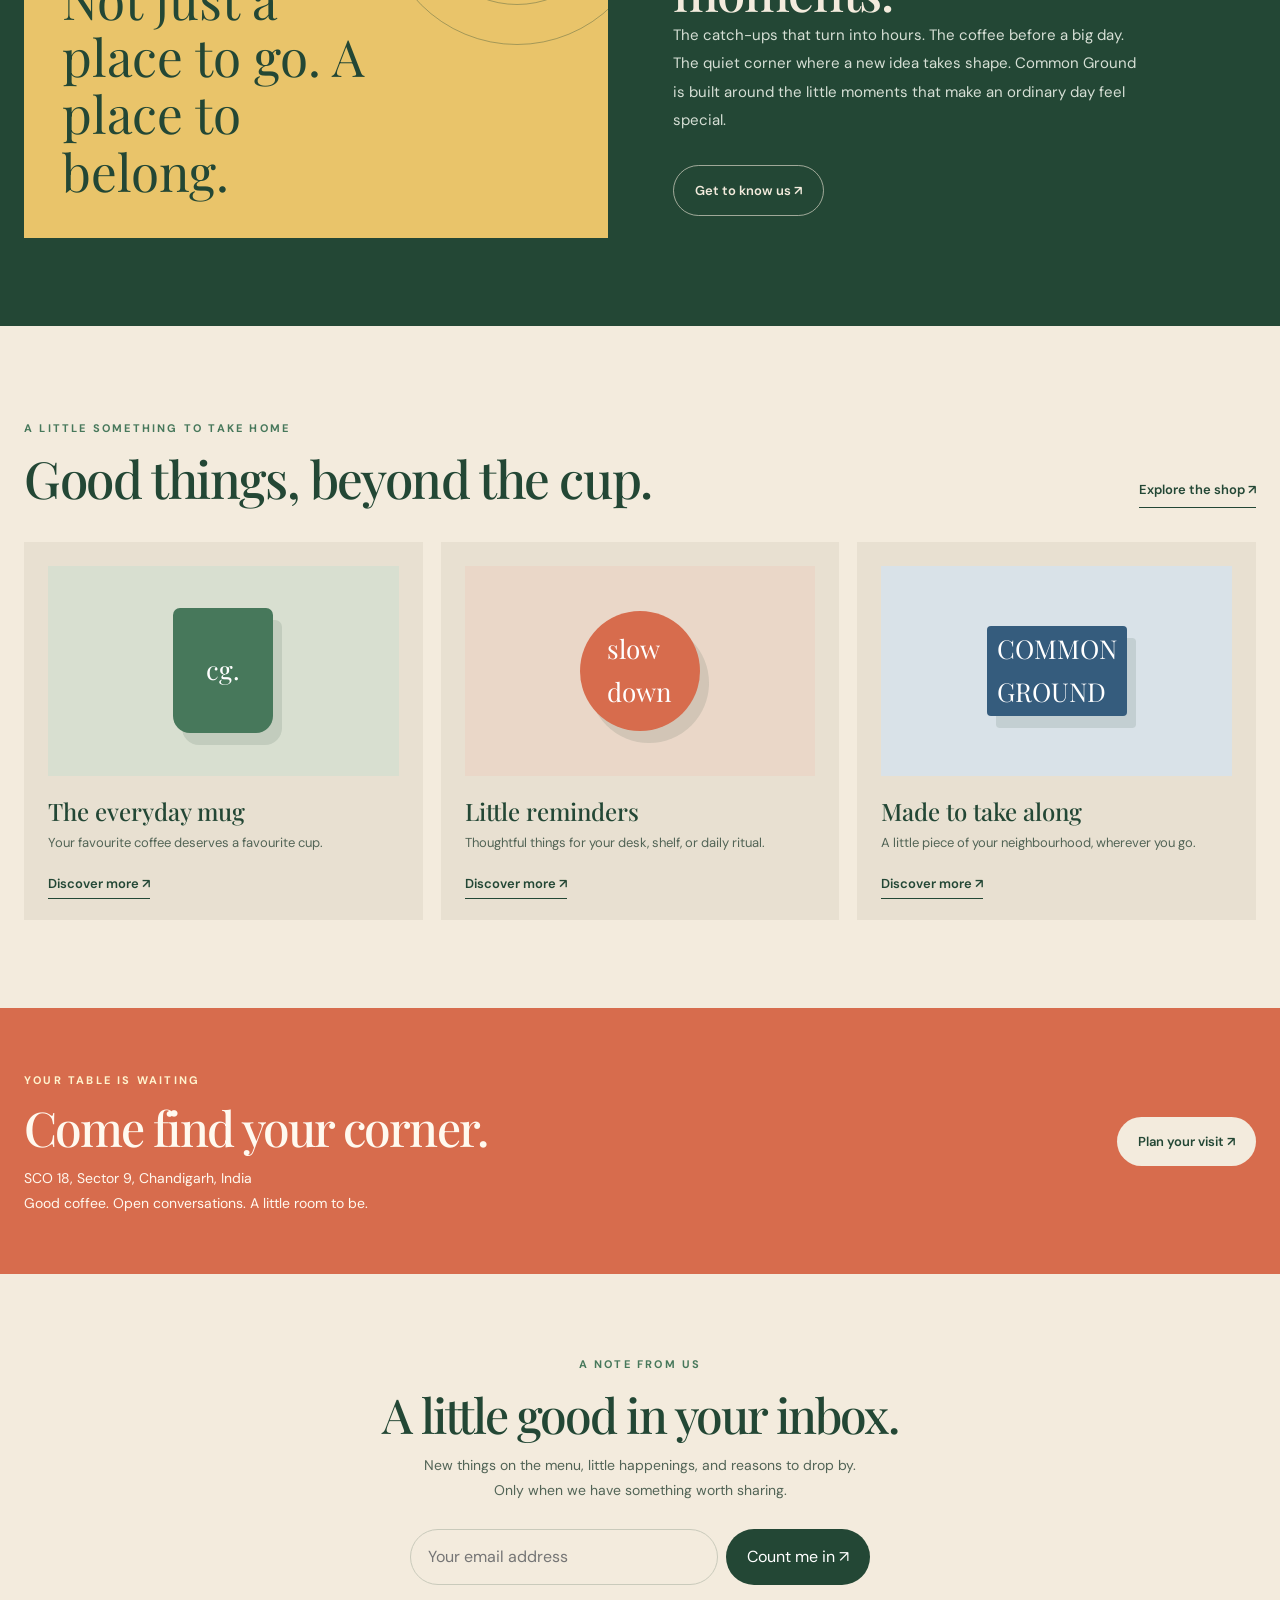
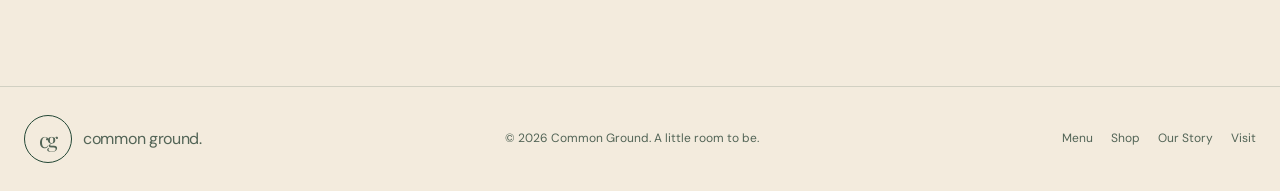
==== commit 677b3d39: "Update index.html" ====
--- a/index.html
+++ b/index.html
@@ -64,8 +64,6 @@
       gap: 11px;
       flex-shrink: 0;
     }
-
-    .cg-header .cg-logo-mark { display: none; }
 
     .cg-logo-mark {
       width: 48px;
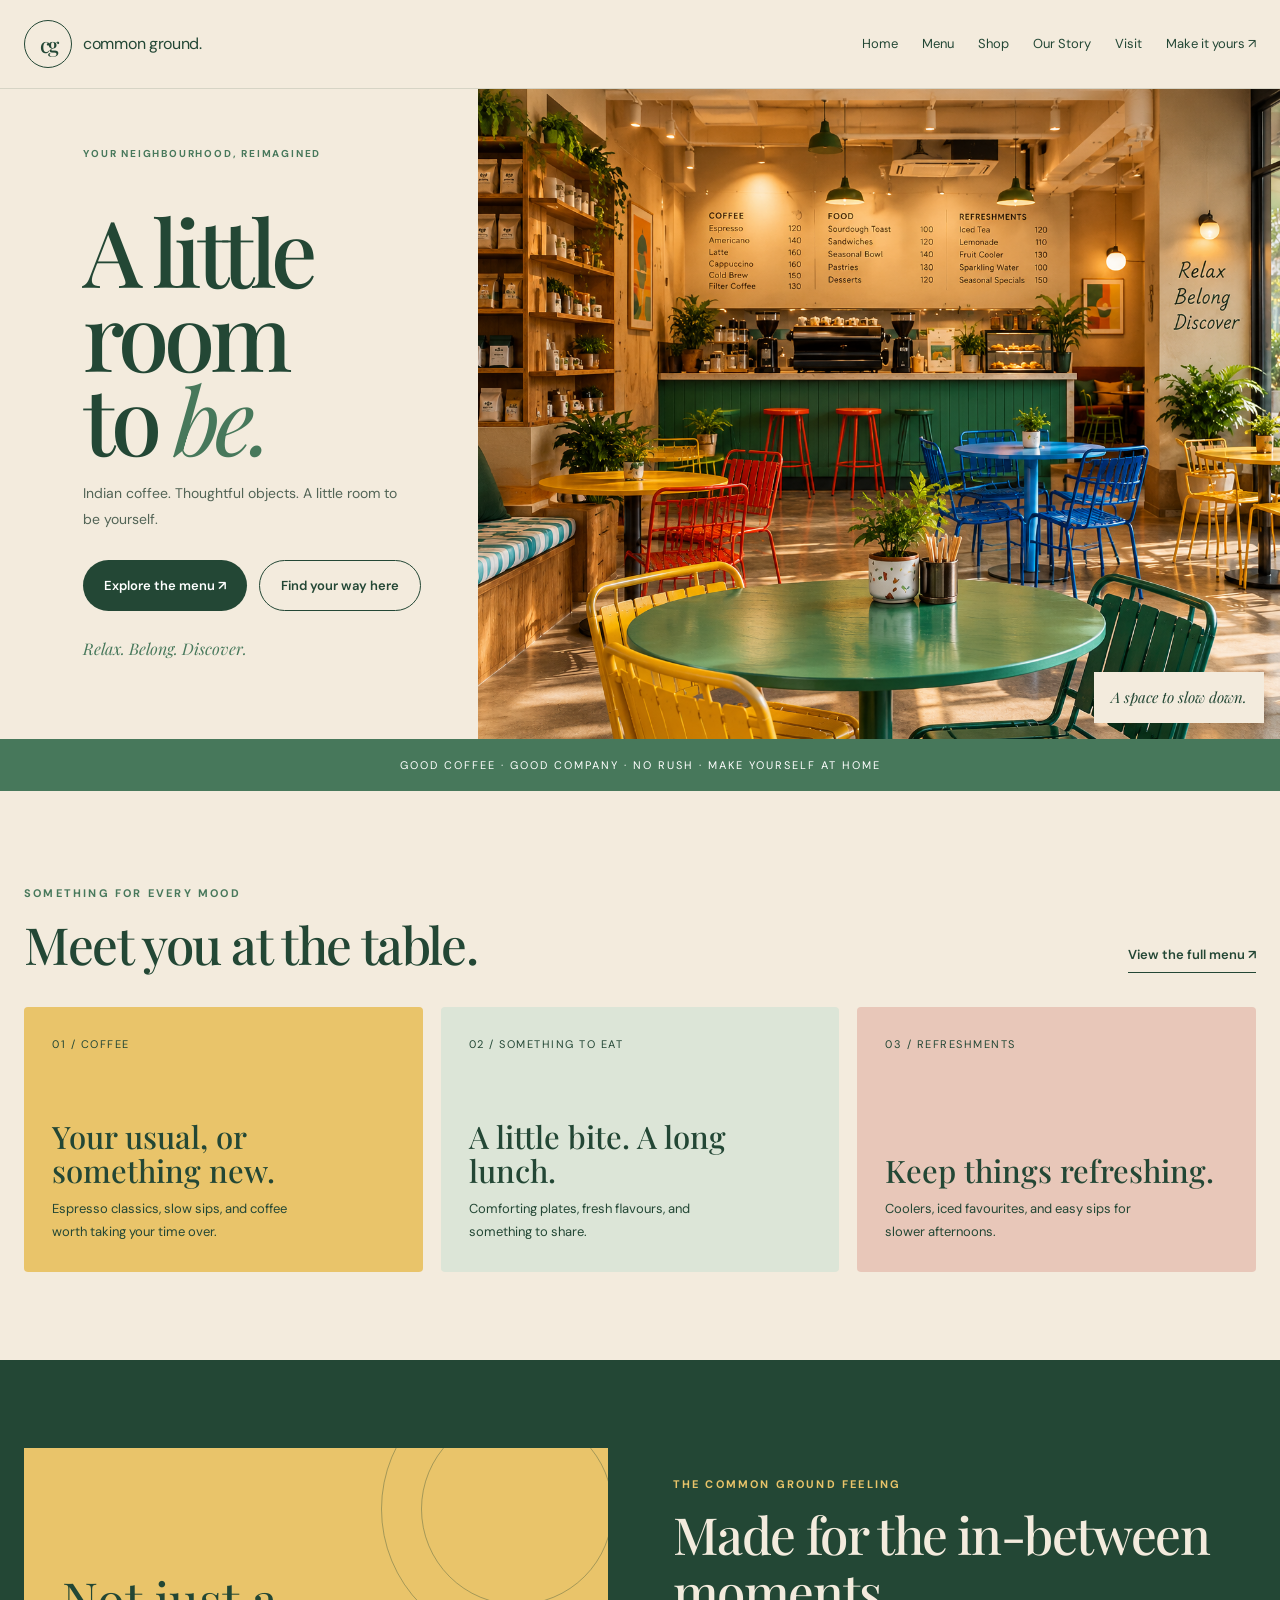
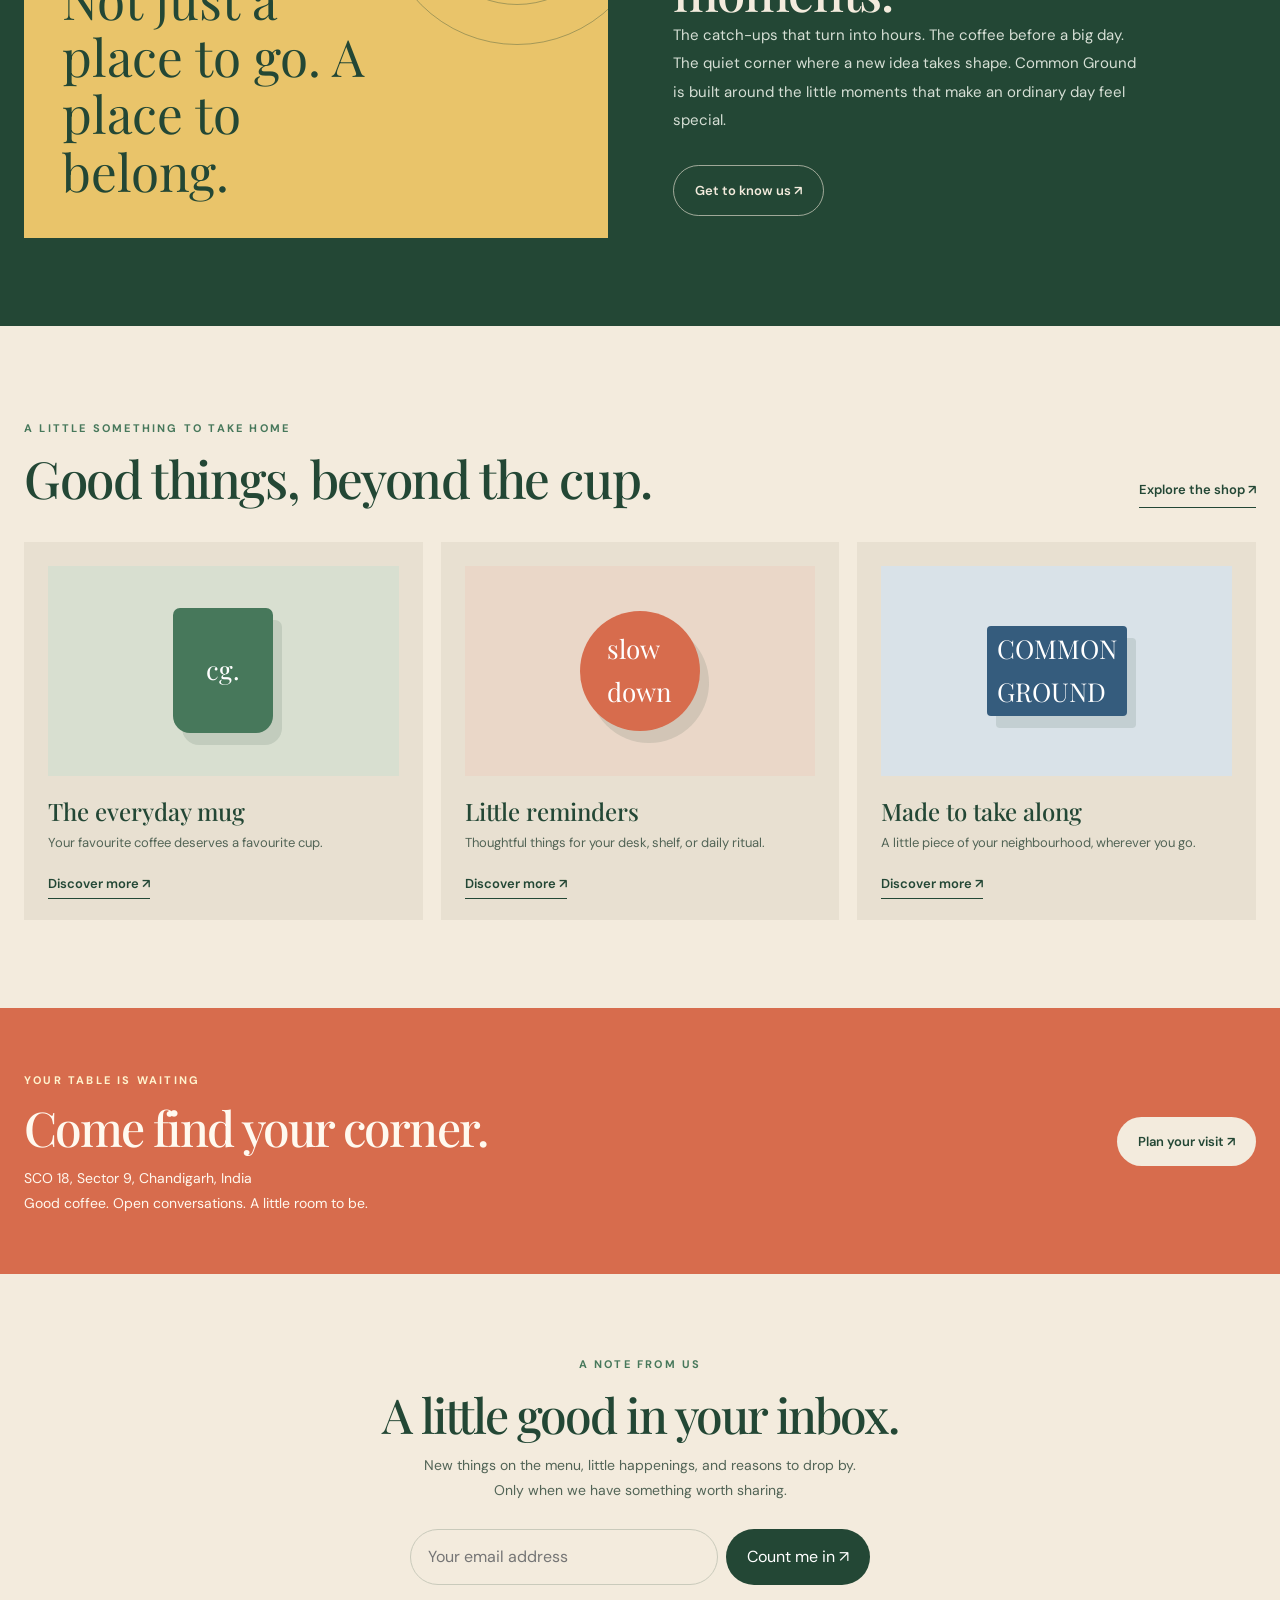
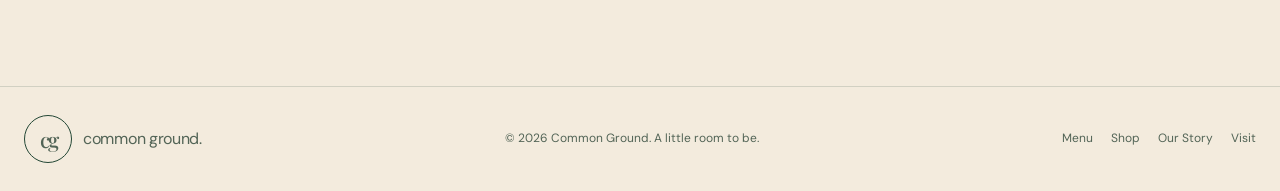
==== commit d0f96a09: "Update index.html" ====
--- a/index.html
+++ b/index.html
@@ -65,19 +65,26 @@
       flex-shrink: 0;
     }
 
-    .cg-logo-mark {
-      width: 48px;
-      height: 48px;
-      border: 1.5px solid var(--cg-dark);
-      border-radius: 50%;
-      display: grid;
-      place-items: center;
-      font-family: "Playfair Display", serif;
-      font-size: 21px;
-      line-height: 1;
-      letter-spacing: -2px;
-      padding-right: 2px;
-    }
+   .cg-logo-mark {
+  width: 48px;
+  height: 48px;
+  border: 1.5px solid var(--cg-dark);
+  border-radius: 50%;
+  display: flex;
+  align-items: center;
+  justify-content: center;
+  box-sizing: border-box;
+
+  font-family: "Playfair Display", serif;
+  font-size: 21px;
+  font-weight: 500;
+  line-height: 1;
+  letter-spacing: -2px;
+
+  padding: 0;
+  text-align: center;
+  flex-shrink: 0;
+}
 
     .cg-logo-name {
       font-family: "DM Sans", sans-serif;
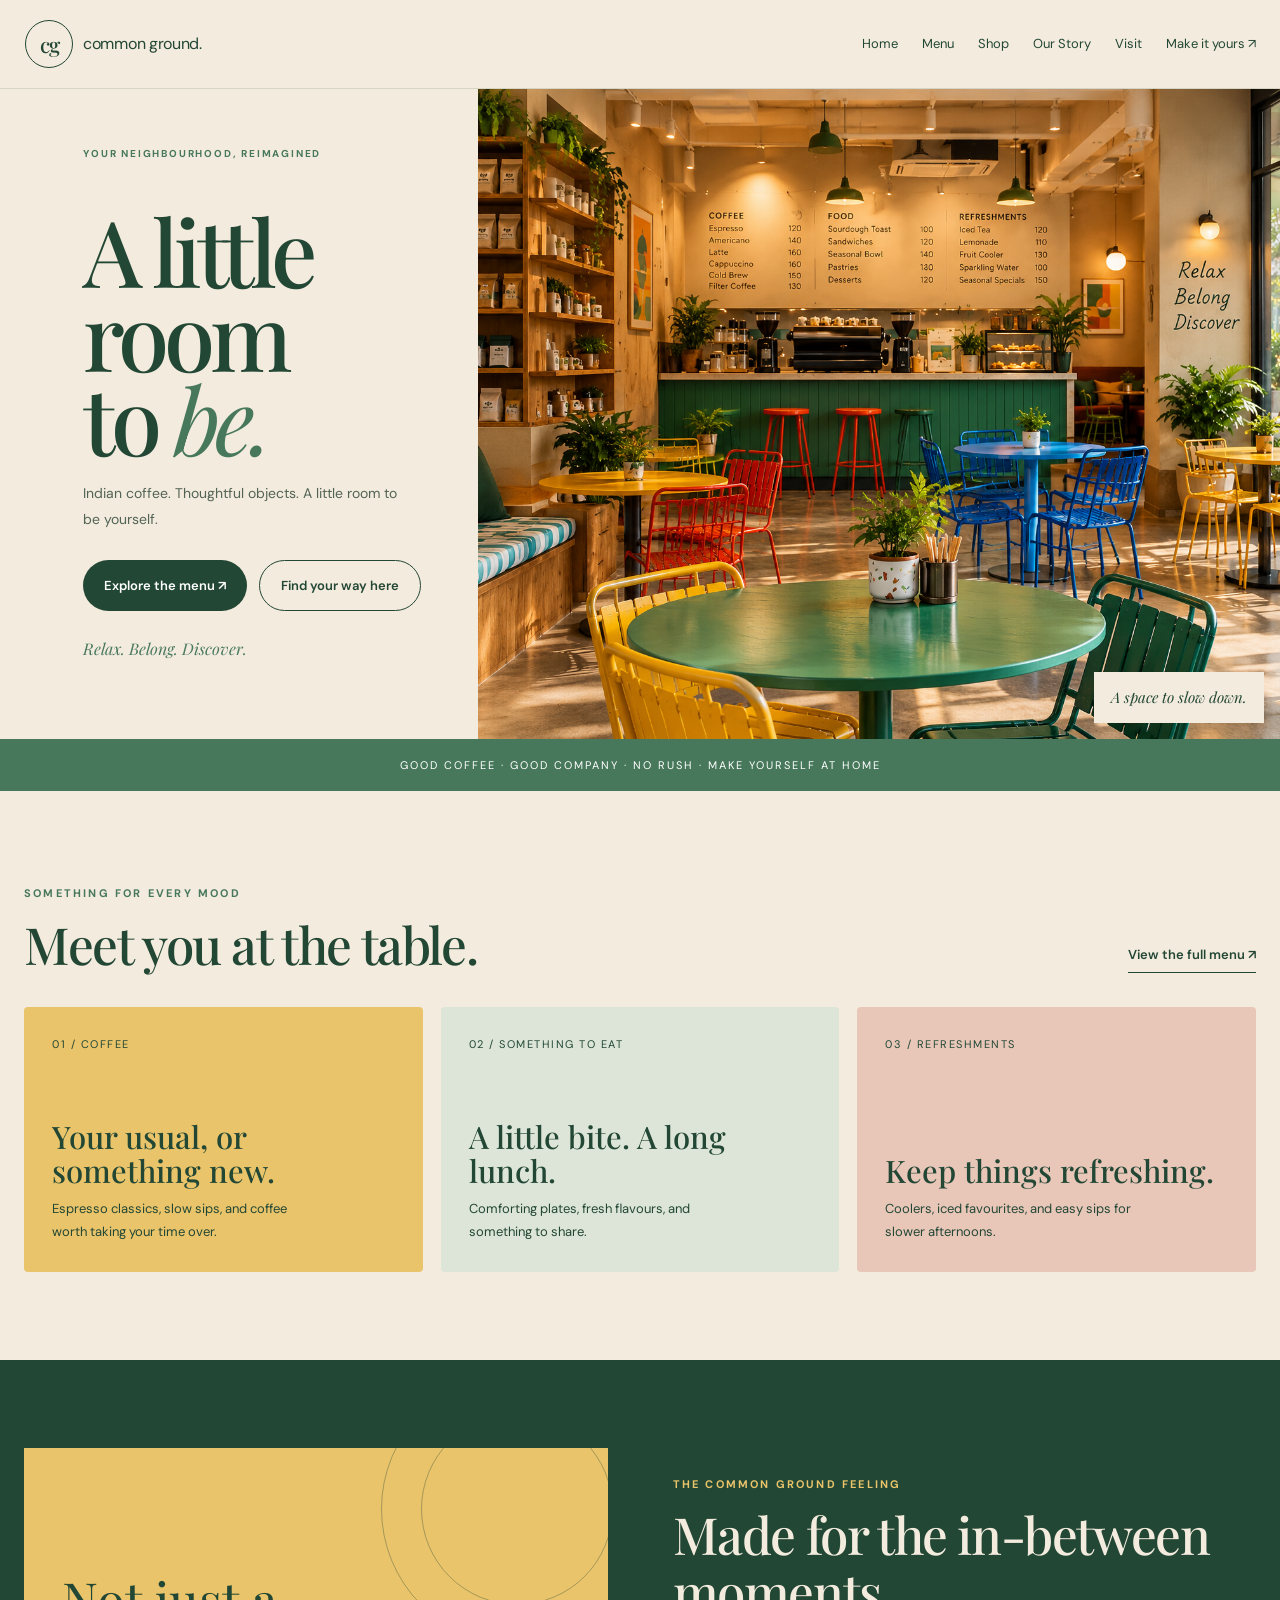
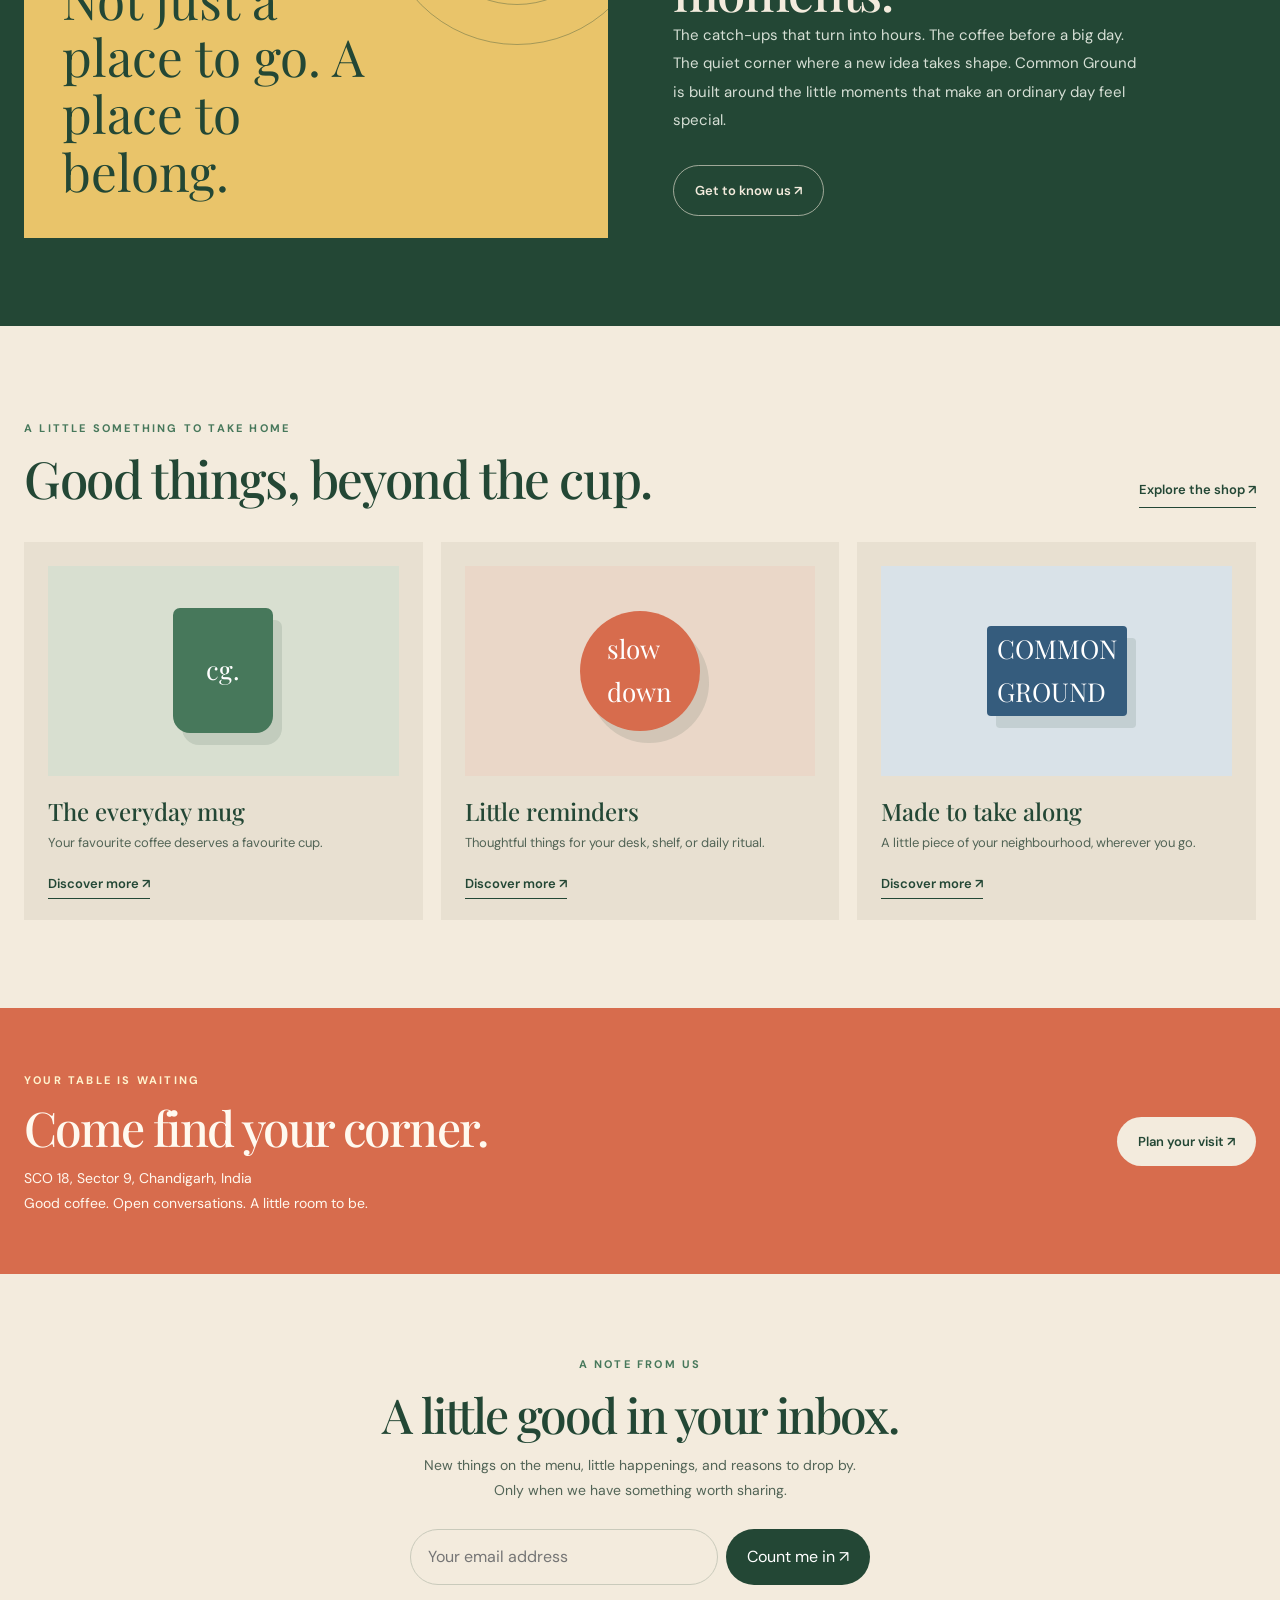
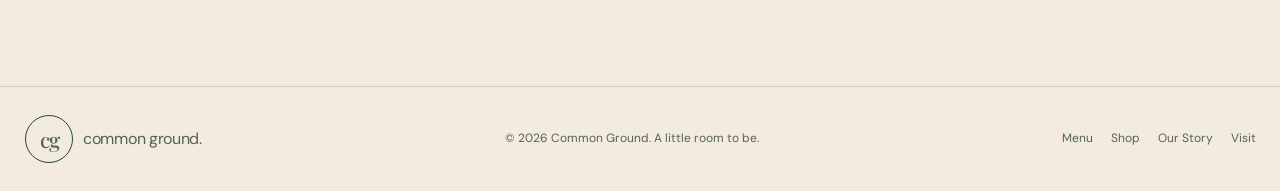
==== commit 51ca8c91: "Update index.html" ====
--- a/index.html
+++ b/index.html
@@ -65,7 +65,8 @@
       flex-shrink: 0;
     }
 
-   .cg-logo-mark {
+ 
+.cg-logo-mark {
   width: 48px;
   height: 48px;
   border: 1.5px solid var(--cg-dark);
@@ -74,17 +75,18 @@
   align-items: center;
   justify-content: center;
   box-sizing: border-box;
-
   font-family: "Playfair Display", serif;
   font-size: 21px;
   font-weight: 500;
   line-height: 1;
-  letter-spacing: -2px;
-
+  letter-spacing: -1.5px;
   padding: 0;
   text-align: center;
   flex-shrink: 0;
+  text-indent: 0;
+transform: translateX(1px);
 }
+
 
     .cg-logo-name {
       font-family: "DM Sans", sans-serif;
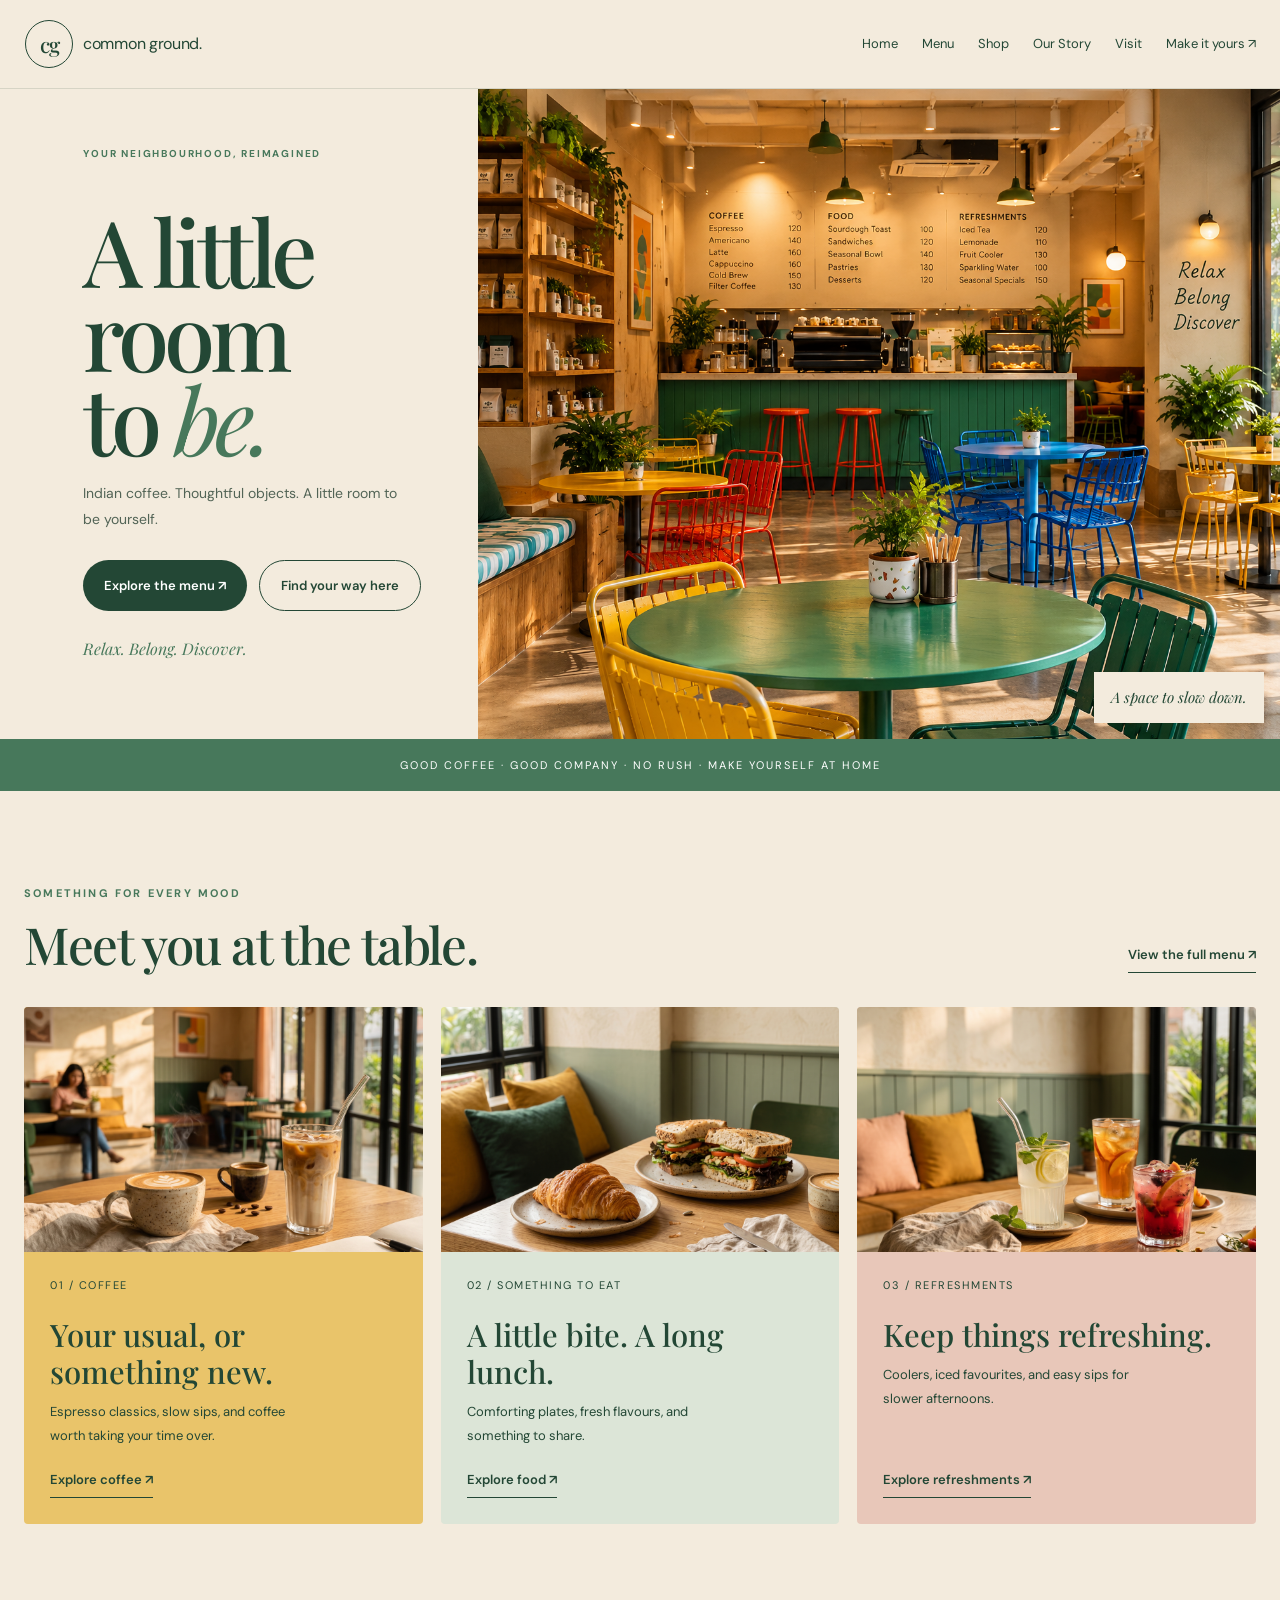
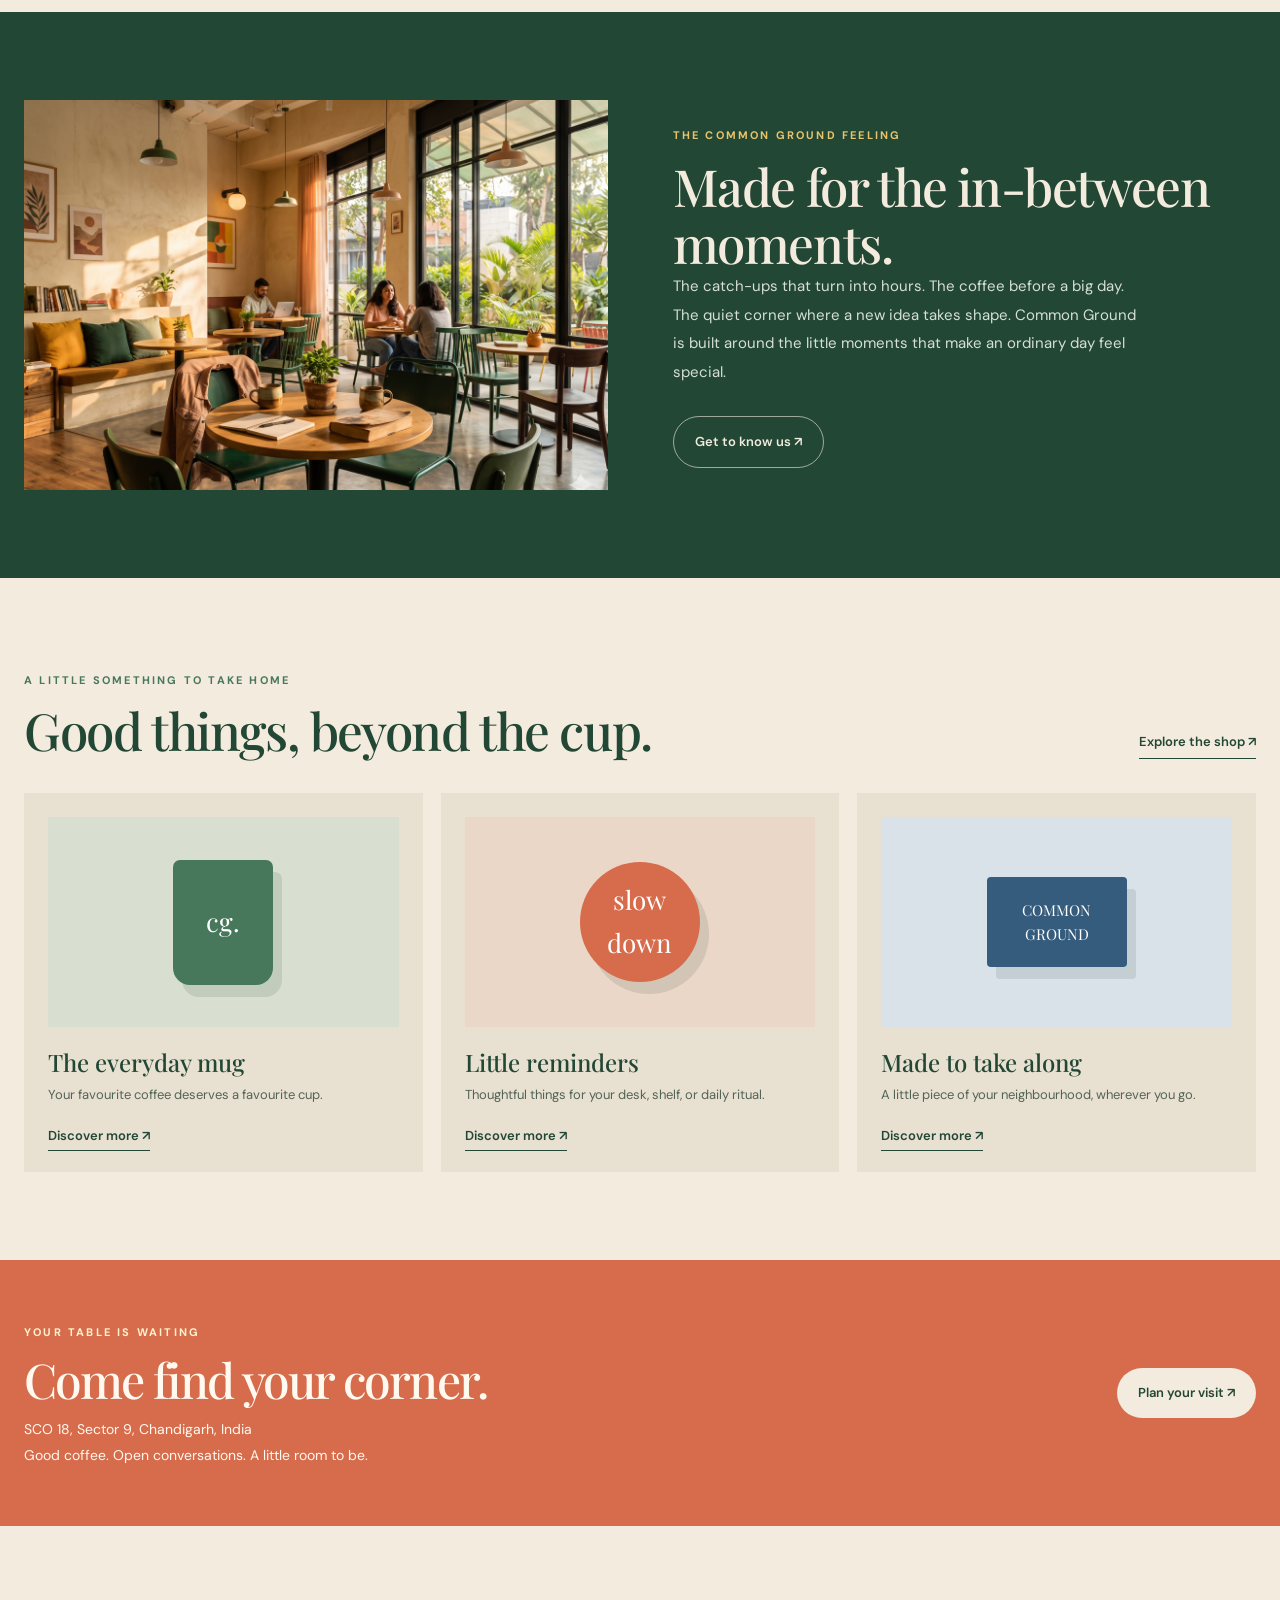
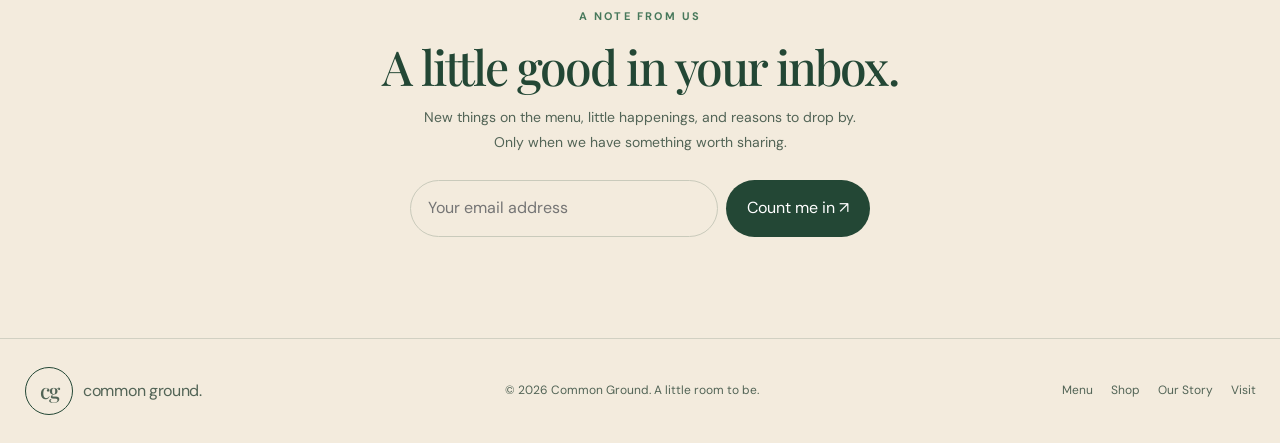
==== commit a51c0204: "Update index.html" ====
--- a/index.html
+++ b/index.html
@@ -1,4 +1,3 @@
-
 <!DOCTYPE html>
 <html lang="en">
 <head>
@@ -24,9 +23,13 @@
       --cg-blue: #355C7D;
     }
 
-    * { box-sizing: border-box; }
-
-    html { scroll-behavior: smooth; }
+    * {
+      box-sizing: border-box;
+    }
+
+    html {
+      scroll-behavior: smooth;
+    }
 
     body {
       margin: 0;
@@ -35,19 +38,28 @@
       font-family: "DM Sans", sans-serif;
     }
 
-    a { color: inherit; text-decoration: none; }
-    img { display: block; max-width: 100%; }
+    a {
+      color: inherit;
+      text-decoration: none;
+    }
+
+    img {
+      display: block;
+      max-width: 100%;
+    }
 
     .cg-container {
       width: min(1320px, calc(100% - 48px));
       margin-inline: auto;
     }
+
+    /* HEADER */
 
     .cg-header {
       position: relative;
       z-index: 10;
       background: var(--cg-cream);
-      border-bottom: 1px solid rgba(35,71,53,.14);
+      border-bottom: 1px solid rgba(35, 71, 53, .14);
     }
 
     .cg-nav {
@@ -65,28 +77,22 @@
       flex-shrink: 0;
     }
 
- 
-.cg-logo-mark {
-  width: 48px;
-  height: 48px;
-  border: 1.5px solid var(--cg-dark);
-  border-radius: 50%;
-  display: flex;
-  align-items: center;
-  justify-content: center;
-  box-sizing: border-box;
-  font-family: "Playfair Display", serif;
-  font-size: 21px;
-  font-weight: 500;
-  line-height: 1;
-  letter-spacing: -1.5px;
-  padding: 0;
-  text-align: center;
-  flex-shrink: 0;
-  text-indent: 0;
-transform: translateX(1px);
-}
-
+    .cg-logo-mark {
+      width: 48px;
+      height: 48px;
+      border: 1.5px solid var(--cg-dark);
+      border-radius: 50%;
+      display: flex;
+      align-items: center;
+      justify-content: center;
+      font-family: "Playfair Display", serif;
+      font-size: 21px;
+      font-weight: 500;
+      line-height: 1;
+      letter-spacing: -1.5px;
+      flex-shrink: 0;
+      transform: translateX(1px);
+    }
 
     .cg-logo-name {
       font-family: "DM Sans", sans-serif;
@@ -104,14 +110,17 @@
       font-size: 13px;
     }
 
-    .cg-links a:hover { color: var(--cg-orange); }
+    .cg-links a:hover {
+      color: var(--cg-orange);
+    }
 
     .cg-nav-cta {
       background: transparent;
       color: var(--cg-dark) !important;
       padding: 0;
-      border-radius: 0;
-    }
+    }
+
+    /* HERO */
 
     .cg-hero {
       padding: 0;
@@ -135,17 +144,17 @@
       max-width: 360px;
     }
 
-    .cg-hero .cg-eyebrow {
-      font-size: 10px;
-      letter-spacing: 1.8px;
-    }
-
     .cg-eyebrow {
       font-size: 11px;
       font-weight: 700;
       letter-spacing: 2.2px;
       text-transform: uppercase;
       color: var(--cg-green);
+    }
+
+    .cg-hero .cg-eyebrow {
+      font-size: 10px;
+      letter-spacing: 1.8px;
     }
 
     .cg-hero h1 {
@@ -189,7 +198,9 @@
       transition: transform .2s ease, background .2s ease;
     }
 
-    .cg-button:hover { transform: translateY(-2px); }
+    .cg-button:hover {
+      transform: translateY(-2px);
+    }
 
     .cg-button-primary {
       background: var(--cg-dark);
@@ -221,7 +232,6 @@
       min-height: 650px;
       object-fit: cover;
       object-position: center;
-      border-radius: 0;
       background: #e4d3b7;
     }
 
@@ -236,6 +246,8 @@
       font-style: italic;
     }
 
+    /* TICKER */
+
     .cg-ticker {
       overflow: hidden;
       background: var(--cg-green);
@@ -247,7 +259,11 @@
       text-transform: uppercase;
     }
 
-    .cg-section { padding: 88px 0; }
+    /* GENERAL SECTIONS */
+
+    .cg-section {
+      padding: 88px 0;
+    }
 
     .cg-section-heading {
       display: flex;
@@ -274,26 +290,51 @@
       white-space: nowrap;
     }
 
+    /* MENU CARDS WITH PHOTOS */
+
     .cg-menu-grid {
       display: grid;
-      grid-template-columns: repeat(3, 1fr);
+      grid-template-columns: repeat(3, minmax(0, 1fr));
       gap: 18px;
     }
 
     .cg-menu-card {
-      min-height: 265px;
-      padding: 28px;
+      padding: 0 0 26px;
       border-radius: 4px;
       display: flex;
       flex-direction: column;
-      justify-content: space-between;
-    }
-
-    .cg-menu-card:nth-child(1) { background: #E9C46A; }
-    .cg-menu-card:nth-child(2) { background: #DCE5D7; }
-    .cg-menu-card:nth-child(3) { background: #E8C7B9; }
-
-    .cg-menu-card .cg-card-number {
+      overflow: hidden;
+    }
+
+    .cg-menu-card:nth-child(1) {
+      background: #E9C46A;
+    }
+
+    .cg-menu-card:nth-child(2) {
+      background: #DCE5D7;
+    }
+
+    .cg-menu-card:nth-child(3) {
+      background: #E8C7B9;
+    }
+
+    .cg-menu-image {
+      width: 100%;
+      height: 245px;
+      object-fit: cover;
+      object-position: center;
+    }
+
+    .cg-menu-card-content {
+      flex: 1;
+      padding: 24px 26px 0;
+      display: flex;
+      flex-direction: column;
+      align-items: flex-start;
+    }
+
+    .cg-card-number {
+      margin-bottom: 22px;
       font-size: 11px;
       letter-spacing: 1.5px;
     }
@@ -303,14 +344,21 @@
       font-family: "Playfair Display", serif;
       font-size: 31px;
       font-weight: 500;
+      line-height: 1.2;
     }
 
     .cg-menu-card p {
       max-width: 260px;
-      margin: 0;
+      margin: 0 0 22px;
       font-size: 13px;
       line-height: 1.8;
     }
+
+    .cg-menu-card .cg-text-link {
+      margin-top: auto;
+    }
+
+    /* COMMON GROUND STORY */
 
     .cg-story {
       background: var(--cg-dark);
@@ -324,44 +372,35 @@
       gap: 65px;
     }
 
+    /* The original yellow graphic is replaced with the café photo.
+       The dark green background and right-side copy stay unchanged. */
+
     .cg-story-art {
+      position: relative;
       min-height: 390px;
-      padding: 38px;
-      display: flex;
-      align-items: flex-end;
+      padding: 0;
+      display: block;
+      overflow: hidden;
       background: var(--cg-yellow);
-      color: var(--cg-dark);
-      position: relative;
-      overflow: hidden;
+    }
+
+    .cg-story-image {
+      position: absolute;
+      inset: 0;
+      width: 100%;
+      height: 100%;
+      min-height: 390px;
+      object-fit: cover;
+      object-position: center;
     }
 
     .cg-story-art::before,
     .cg-story-art::after {
-      content: "";
-      position: absolute;
-      border: 1px solid rgba(35,71,53,.35);
-      border-radius: 50%;
-      width: 270px;
-      height: 270px;
-      top: -75px;
-      right: -45px;
-    }
-
-    .cg-story-art::after {
-      width: 190px;
-      height: 190px;
-      top: -35px;
-      right: -5px;
+      display: none;
     }
 
     .cg-story-art p {
-      position: relative;
-      z-index: 1;
-      max-width: 340px;
-      margin: 0;
-      font-family: "Playfair Display", serif;
-      font-size: clamp(36px, 4vw, 55px);
-      line-height: 1.12;
+      display: none;
     }
 
     .cg-story-copy p {
@@ -373,12 +412,14 @@
 
     .cg-story-copy .cg-button {
       margin-top: 15px;
-      border: 1px solid rgba(243,235,221,.6);
-    }
+      border: 1px solid rgba(243, 235, 221, .6);
+    }
+
+    /* SHOP */
 
     .cg-shop-grid {
       display: grid;
-      grid-template-columns: repeat(3, 1fr);
+      grid-template-columns: repeat(3, minmax(0, 1fr));
       gap: 18px;
     }
 
@@ -405,10 +446,13 @@
       color: white;
       font-family: "Playfair Display", serif;
       font-size: 26px;
-      box-shadow: 9px 12px 0 rgba(35,71,53,.12);
-    }
-
-    .cg-shop-card:nth-child(2) .cg-shop-art { background: #EAD7C8; }
+      text-align: center;
+      box-shadow: 9px 12px 0 rgba(35, 71, 53, .12);
+    }
+
+    .cg-shop-card:nth-child(2) .cg-shop-art {
+      background: #EAD7C8;
+    }
 
     .cg-shop-card:nth-child(2) .cg-shop-art span {
       background: var(--cg-orange);
@@ -417,13 +461,16 @@
       height: 120px;
     }
 
-    .cg-shop-card:nth-child(3) .cg-shop-art { background: #D9E2E8; }
+    .cg-shop-card:nth-child(3) .cg-shop-art {
+      background: #D9E2E8;
+    }
 
     .cg-shop-card:nth-child(3) .cg-shop-art span {
       background: var(--cg-blue);
       width: 140px;
       height: 90px;
       border-radius: 4px;
+      font-size: 15px;
     }
 
     .cg-shop-card h3 {
@@ -440,6 +487,8 @@
       color: #526456;
     }
 
+    /* VISIT */
+
     .cg-visit {
       padding: 58px 0;
       background: var(--cg-orange);
@@ -471,6 +520,8 @@
       color: var(--cg-dark);
       flex-shrink: 0;
     }
+
+    /* NEWSLETTER */
 
     .cg-newsletter {
       padding: 76px 0;
@@ -517,9 +568,11 @@
       font: inherit;
     }
 
+    /* FOOTER */
+
     .cg-footer {
       padding: 28px 0;
-      border-top: 1px solid rgba(35,71,53,.16);
+      border-top: 1px solid rgba(35, 71, 53, .16);
     }
 
     .cg-footer-inner {
@@ -538,6 +591,8 @@
       gap: 18px;
     }
 
+    /* RESPONSIVE */
+
     @media (max-width: 900px) {
       .cg-nav {
         align-items: center;
@@ -546,9 +601,14 @@
         flex-wrap: wrap;
       }
 
-      .cg-links { justify-content: flex-start; gap: 14px; }
-
-      .cg-hero { min-height: auto; }
+      .cg-links {
+        justify-content: flex-start;
+        gap: 14px;
+      }
+
+      .cg-hero {
+        min-height: auto;
+      }
 
       .cg-hero-grid {
         grid-template-columns: minmax(250px, .7fr) minmax(0, 1.3fr);
@@ -556,7 +616,9 @@
         gap: 22px;
       }
 
-      .cg-hero-grid > div:first-child { padding: 35px 0; }
+      .cg-hero-grid > div:first-child {
+        padding: 35px 0;
+      }
 
       .cg-hero h1 {
         font-size: clamp(60px, 8vw, 82px);
@@ -564,16 +626,40 @@
       }
 
       .cg-hero-image-wrap,
-      .cg-hero-image { min-height: 520px; }
-
-      .cg-story-grid { gap: 35px; }
+      .cg-hero-image {
+        min-height: 520px;
+      }
+
+      .cg-story-grid {
+        gap: 35px;
+      }
+
+      .cg-menu-image {
+        height: 200px;
+      }
+
+      .cg-menu-card-content {
+        padding: 22px 20px 0;
+      }
+
+      .cg-menu-card h3 {
+        font-size: 27px;
+      }
     }
 
     @media (max-width: 620px) {
-      .cg-container { width: min(100% - 32px, 1180px); }
-
-      .cg-logo-mark { width: 42px; height: 42px; }
-      .cg-logo-name { font-size: 21px; }
+      .cg-container {
+        width: min(100% - 32px, 1180px);
+      }
+
+      .cg-logo-mark {
+        width: 42px;
+        height: 42px;
+      }
+
+      .cg-logo-name {
+        font-size: 21px;
+      }
 
       .cg-nav {
         align-items: flex-start;
@@ -581,10 +667,18 @@
         gap: 14px;
       }
 
-      .cg-links { gap: 12px 16px; font-size: 12px; }
-      .cg-nav-cta { padding: 9px 13px; }
-
-      .cg-hero { padding: 0; }
+      .cg-links {
+        gap: 12px 16px;
+        font-size: 12px;
+      }
+
+      .cg-nav-cta {
+        padding: 9px 13px;
+      }
+
+      .cg-hero {
+        padding: 0;
+      }
 
       .cg-hero-grid {
         display: flex;
@@ -611,7 +705,9 @@
         height: 360px;
       }
 
-      .cg-section { padding: 60px 0; }
+      .cg-section {
+        padding: 60px 0;
+      }
 
       .cg-section-heading {
         align-items: flex-start;
@@ -620,18 +716,42 @@
 
       .cg-menu-grid,
       .cg-shop-grid,
-      .cg-story-grid { grid-template-columns: 1fr; }
-
-      .cg-menu-card { min-height: 220px; }
-      .cg-story-art { min-height: 300px; }
+      .cg-story-grid {
+        grid-template-columns: 1fr;
+      }
+
+      .cg-menu-image {
+        height: 245px;
+      }
+
+      .cg-menu-card-content {
+        padding: 24px 24px 0;
+      }
+
+      .cg-menu-card h3 {
+        font-size: 31px;
+      }
+
+      .cg-story-art {
+        min-height: 300px;
+      }
+
+      .cg-story-image {
+        min-height: 300px;
+      }
 
       .cg-visit-grid {
         align-items: flex-start;
         flex-direction: column;
       }
 
-      .cg-newsletter-form { flex-direction: column; }
-      .cg-newsletter-form .cg-button { width: 100%; }
+      .cg-newsletter-form {
+        flex-direction: column;
+      }
+
+      .cg-newsletter-form .cg-button {
+        width: 100%;
+      }
     }
   </style>
 </head>
@@ -656,10 +776,12 @@
   </header>
 
   <main>
+    <!-- HERO -->
     <section class="cg-hero">
       <div class="cg-container cg-hero-grid">
         <div>
           <span class="cg-eyebrow">Your neighbourhood, reimagined</span>
+
           <h1>A little<br>room<br>to <em>be.</em></h1>
 
           <p class="cg-hero-copy">
@@ -667,8 +789,12 @@
           </p>
 
           <div class="cg-actions">
-            <a class="cg-button cg-button-primary" href="menu.html">Explore the menu ↗</a>
-            <a class="cg-button cg-button-secondary" href="visit.html">Find your way here</a>
+            <a class="cg-button cg-button-primary" href="menu.html">
+              Explore the menu ↗
+            </a>
+            <a class="cg-button cg-button-secondary" href="visit.html">
+              Find your way here
+            </a>
           </div>
 
           <p class="cg-hero-note">Relax. Belong. Discover.</p>
@@ -697,6 +823,7 @@
       Good coffee · Good company · No rush · Make yourself at home
     </div>
 
+    <!-- MENU PREVIEW -->
     <section class="cg-section">
       <div class="cg-container">
         <div class="cg-section-heading">
@@ -709,51 +836,96 @@
 
         <div class="cg-menu-grid">
           <article class="cg-menu-card">
-            <span class="cg-card-number">01 / COFFEE</span>
-            <div>
+            <img
+              class="cg-menu-image"
+              src="assets/coffee-card.png"
+              alt="Hot and iced coffee drinks at Common Ground"
+              loading="lazy"
+            >
+
+            <div class="cg-menu-card-content">
+              <span class="cg-card-number">01 / COFFEE</span>
               <h3>Your usual, or something new.</h3>
-              <p>Espresso classics, slow sips, and coffee worth taking your time over.</p>
+              <p>
+                Espresso classics, slow sips, and coffee worth taking
+                your time over.
+              </p>
+              <a class="cg-text-link" href="menu.html">Explore coffee ↗</a>
             </div>
           </article>
 
           <article class="cg-menu-card">
-            <span class="cg-card-number">02 / SOMETHING TO EAT</span>
-            <div>
+            <img
+              class="cg-menu-image"
+              src="assets/food-card.png"
+              alt="Fresh croissant and sandwich served at Common Ground"
+              loading="lazy"
+            >
+
+            <div class="cg-menu-card-content">
+              <span class="cg-card-number">02 / SOMETHING TO EAT</span>
               <h3>A little bite. A long lunch.</h3>
-              <p>Comforting plates, fresh flavours, and something to share.</p>
+              <p>
+                Comforting plates, fresh flavours, and something
+                to share.
+              </p>
+              <a class="cg-text-link" href="menu.html">Explore food ↗</a>
             </div>
           </article>
 
           <article class="cg-menu-card">
-            <span class="cg-card-number">03 / REFRESHMENTS</span>
-            <div>
+            <img
+              class="cg-menu-image"
+              src="assets/refreshments-card.png"
+              alt="Refreshing lemonade, iced tea and fruit cooler"
+              loading="lazy"
+            >
+
+            <div class="cg-menu-card-content">
+              <span class="cg-card-number">03 / REFRESHMENTS</span>
               <h3>Keep things refreshing.</h3>
-              <p>Coolers, iced favourites, and easy sips for slower afternoons.</p>
+              <p>
+                Coolers, iced favourites, and easy sips for
+                slower afternoons.
+              </p>
+              <a class="cg-text-link" href="menu.html">Explore refreshments ↗</a>
             </div>
           </article>
         </div>
       </div>
     </section>
 
+    <!-- THE COMMON GROUND FEELING -->
     <section class="cg-section cg-story">
       <div class="cg-container cg-story-grid">
         <div class="cg-story-art">
-          <p>Not just a place to go. A place to belong.</p>
+          <img
+            class="cg-story-image"
+            src="assets/cafe-feeling.png"
+            alt="The welcoming interior and relaxed atmosphere of Common Ground"
+            loading="lazy"
+          >
         </div>
 
         <div class="cg-story-copy">
-          <span class="cg-eyebrow" style="color:#E9C46A;">The Common Ground feeling</span>
+          <span class="cg-eyebrow" style="color:#E9C46A;">
+            The Common Ground feeling
+          </span>
+
           <h2>Made for the in-between moments.</h2>
+
           <p>
             The catch-ups that turn into hours. The coffee before a big day.
             The quiet corner where a new idea takes shape. Common Ground is
             built around the little moments that make an ordinary day feel special.
           </p>
+
           <a class="cg-button" href="story.html">Get to know us ↗</a>
         </div>
       </div>
     </section>
 
+    <!-- SHOP -->
     <section class="cg-section">
       <div class="cg-container">
         <div class="cg-section-heading">
@@ -766,21 +938,27 @@
 
         <div class="cg-shop-grid">
           <article class="cg-shop-card">
-            <div class="cg-shop-art"><span>cg.</span></div>
+            <div class="cg-shop-art">
+              <span>cg.</span>
+            </div>
             <h3>The everyday mug</h3>
             <p>Your favourite coffee deserves a favourite cup.</p>
             <a class="cg-text-link" href="shop.html">Discover more ↗</a>
           </article>
 
           <article class="cg-shop-card">
-            <div class="cg-shop-art"><span>slow<br>down</span></div>
+            <div class="cg-shop-art">
+              <span>slow<br>down</span>
+            </div>
             <h3>Little reminders</h3>
             <p>Thoughtful things for your desk, shelf, or daily ritual.</p>
             <a class="cg-text-link" href="shop.html">Discover more ↗</a>
           </article>
 
           <article class="cg-shop-card">
-            <div class="cg-shop-art"><span>COMMON<br>GROUND</span></div>
+            <div class="cg-shop-art">
+              <span>COMMON<br>GROUND</span>
+            </div>
             <h3>Made to take along</h3>
             <p>A little piece of your neighbourhood, wherever you go.</p>
             <a class="cg-text-link" href="shop.html">Discover more ↗</a>
@@ -789,36 +967,52 @@
       </div>
     </section>
 
+    <!-- VISIT -->
     <section class="cg-visit">
       <div class="cg-container cg-visit-grid">
         <div>
-          <span class="cg-eyebrow" style="color:#fff3ce;">Your table is waiting</span>
+          <span class="cg-eyebrow" style="color:#fff3ce;">
+            Your table is waiting
+          </span>
           <h2>Come find your corner.</h2>
           <p>SCO 18, Sector 9, Chandigarh, India</p>
           <p>Good coffee. Open conversations. A little room to be.</p>
         </div>
+
         <a class="cg-button" href="visit.html">Plan your visit ↗</a>
       </div>
     </section>
 
+    <!-- NEWSLETTER -->
     <section class="cg-newsletter">
       <div class="cg-container">
         <span class="cg-eyebrow">A note from us</span>
         <h2>A little good in your inbox.</h2>
+
         <p>
           New things on the menu, little happenings, and reasons to drop by.
           Only when we have something worth sharing.
         </p>
 
         <form class="cg-newsletter-form" id="cg-newsletter-form">
-          <input type="email" name="email" placeholder="Your email address" aria-label="Your email address" required>
-          <button class="cg-button cg-button-primary" type="submit">Count me in ↗</button>
+          <input
+            type="email"
+            name="email"
+            placeholder="Your email address"
+            aria-label="Your email address"
+            required
+          >
+          <button class="cg-button cg-button-primary" type="submit">
+            Count me in ↗
+          </button>
         </form>
+
         <p id="cg-newsletter-message" role="status" style="margin-top:14px;"></p>
       </div>
     </section>
   </main>
 
+  <!-- FOOTER -->
   <footer class="cg-footer">
     <div class="cg-container cg-footer-inner">
       <a class="cg-logo" href="index.html">
@@ -826,7 +1020,9 @@
         <span class="cg-logo-name">common ground.</span>
       </a>
 
-      <span>© <span id="cg-year"></span> Common Ground. A little room to be.</span>
+      <span>
+        © <span id="cg-year"></span> Common Ground. A little room to be.
+      </span>
 
       <nav class="cg-footer-links" aria-label="Footer navigation">
         <a href="menu.html">Menu</a>
@@ -838,16 +1034,23 @@
   </footer>
 
   <script src="script.js"></script>
+
   <script>
-    document.getElementById("cg-year").textContent = new Date().getFullYear();
-
-    // Demo form only: newsletter sign-ups are not connected to a service yet.
-    document.getElementById("cg-newsletter-form").addEventListener("submit", function(event) {
-      event.preventDefault();
-      document.getElementById("cg-newsletter-message").textContent =
-        "Thanks for stopping by! Newsletter sign-ups are not connected yet.";
-      this.reset();
-    });
+    document.getElementById("cg-year").textContent =
+      new Date().getFullYear();
+
+    // Demo form only. Newsletter sign-ups are not connected to a service yet.
+    document.getElementById("cg-newsletter-form").addEventListener(
+      "submit",
+      function(event) {
+        event.preventDefault();
+
+        document.getElementById("cg-newsletter-message").textContent =
+          "Thanks for stopping by! Newsletter sign-ups are not connected yet.";
+
+        this.reset();
+      }
+    );
   </script>
 </body>
 </html>
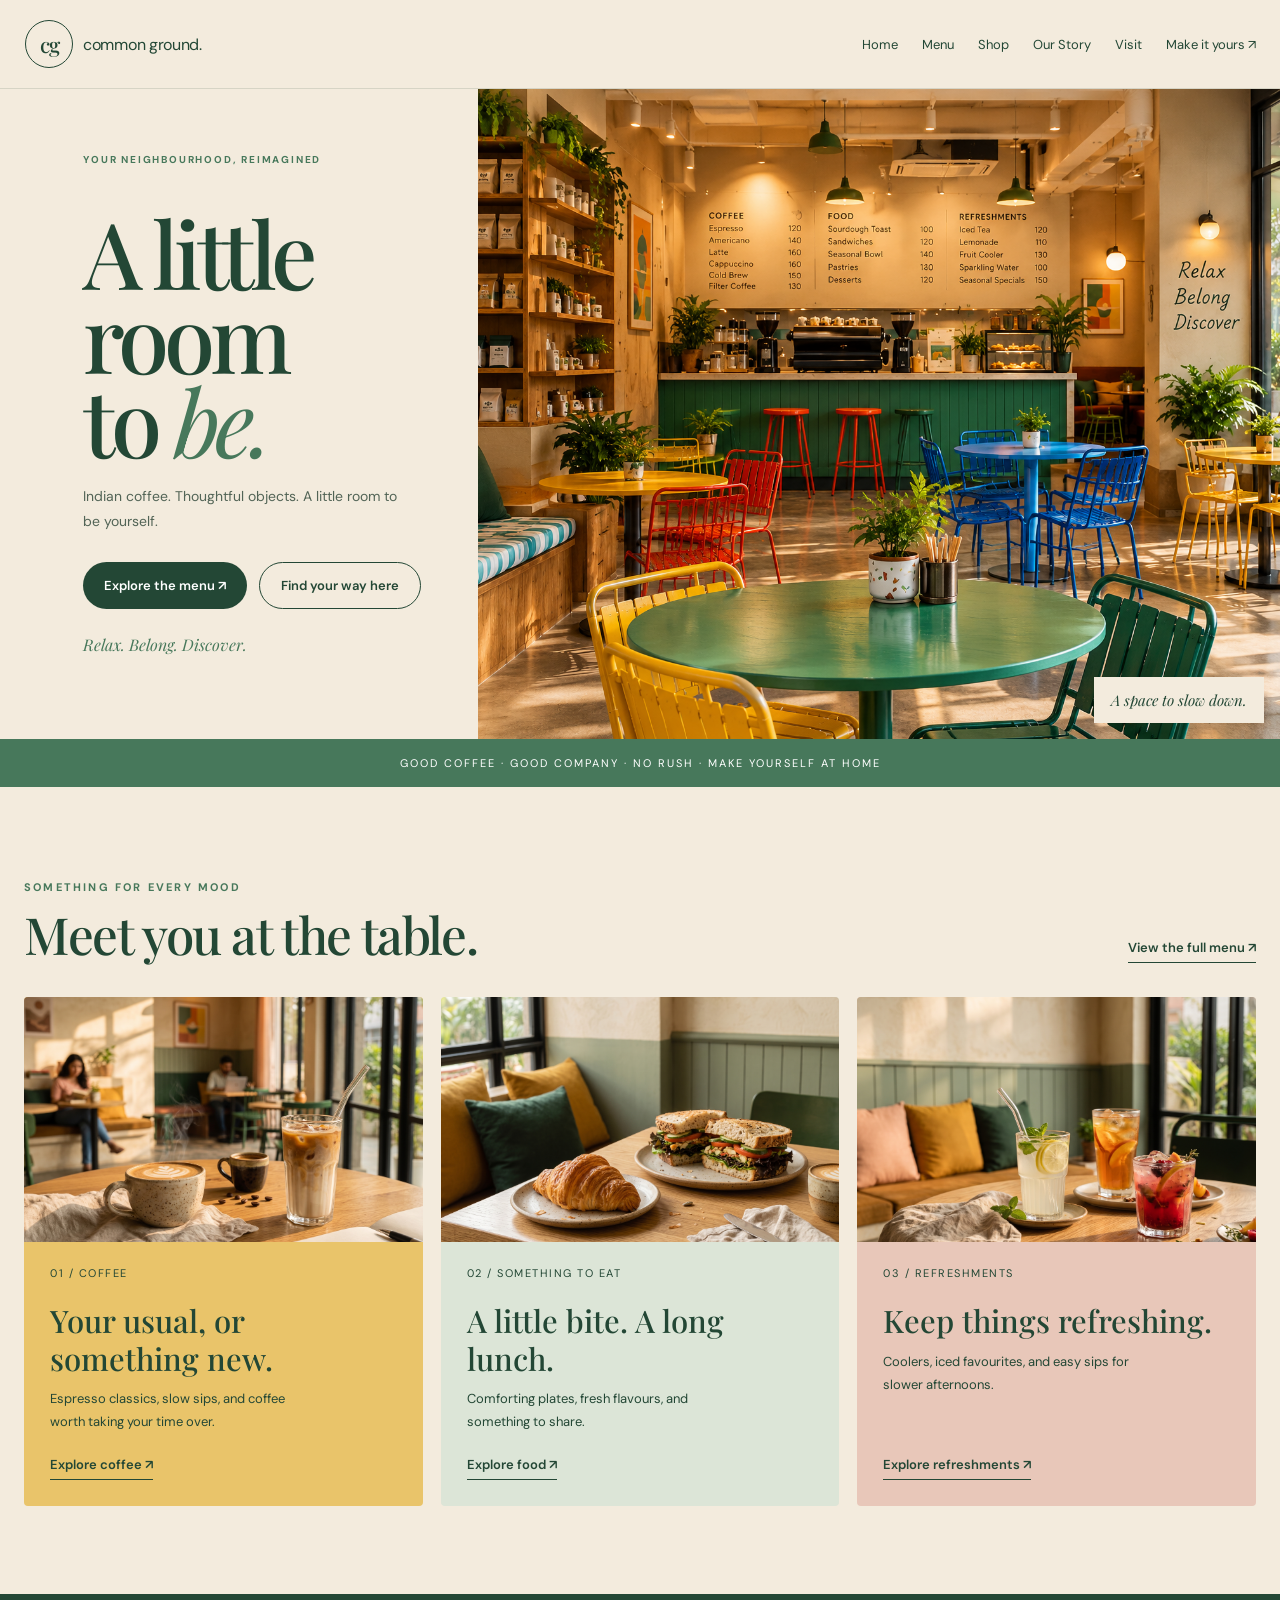
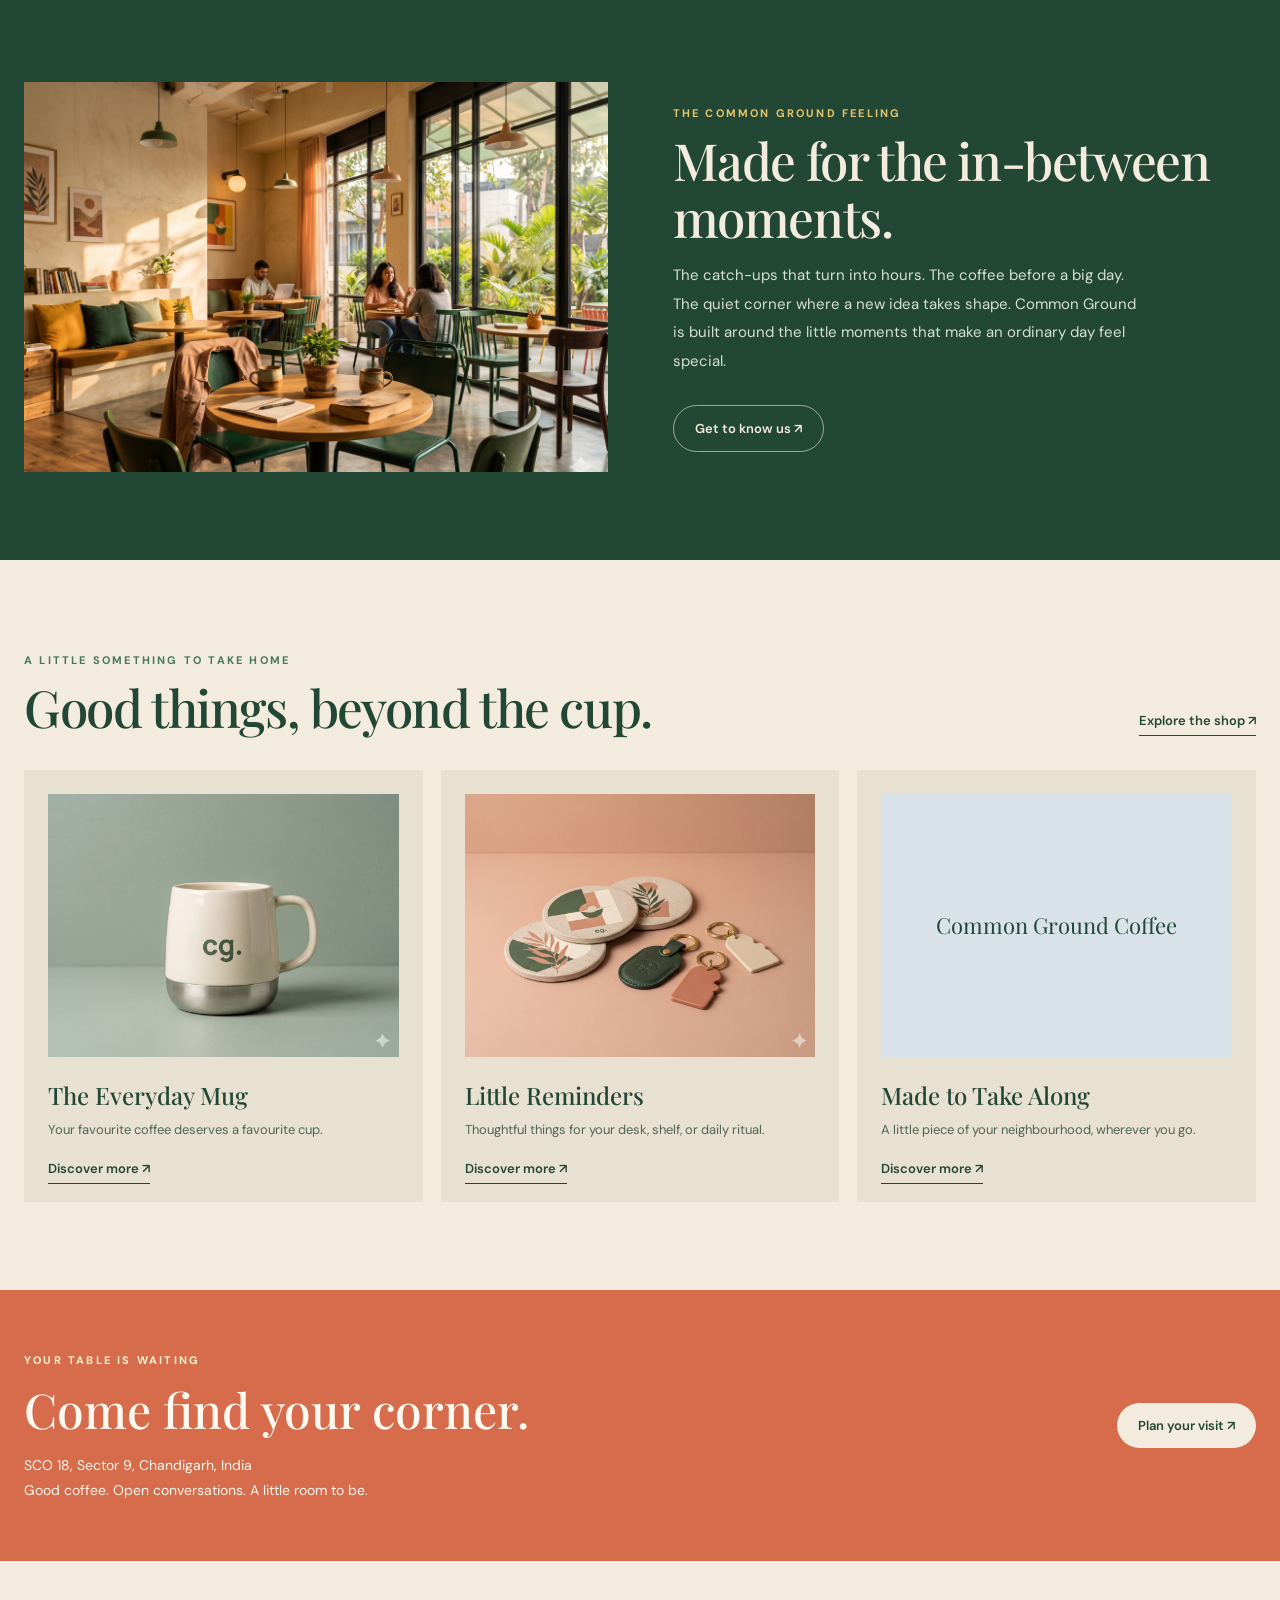
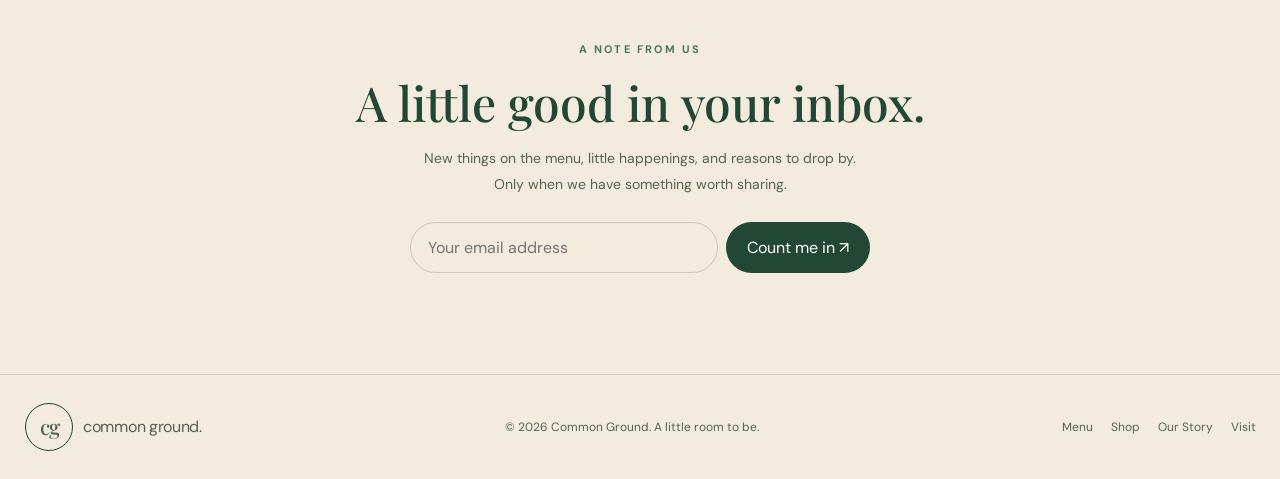
==== commit 164fb611: "Update index.html" ====
--- a/index.html
+++ b/index.html
@@ -1,3 +1,4 @@
+
 <!DOCTYPE html>
 <html lang="en">
 <head>
@@ -10,8 +11,6 @@
   <link rel="preconnect" href="https://fonts.googleapis.com">
   <link rel="preconnect" href="https://fonts.gstatic.com" crossorigin>
   <link href="https://fonts.googleapis.com/css2?family=DM+Sans:wght@400;500;600;700&family=Playfair+Display:wght@400;500;600;700&display=swap" rel="stylesheet">
-
-  <link rel="stylesheet" href="style.css">
 
   <style>
     :root {
@@ -95,7 +94,6 @@
     }
 
     .cg-logo-name {
-      font-family: "DM Sans", sans-serif;
       font-size: 16px;
       letter-spacing: -.3px;
       white-space: nowrap;
@@ -117,7 +115,6 @@
     .cg-nav-cta {
       background: transparent;
       color: var(--cg-dark) !important;
-      padding: 0;
     }
 
     /* HERO */
@@ -224,6 +221,7 @@
       min-width: 0;
       min-height: 650px;
       overflow: hidden;
+      background: #e4d3b7;
     }
 
     .cg-hero-image {
@@ -232,7 +230,6 @@
       min-height: 650px;
       object-fit: cover;
       object-position: center;
-      background: #e4d3b7;
     }
 
     .cg-image-caption {
@@ -246,6 +243,23 @@
       font-style: italic;
     }
 
+    /* IMAGE FALLBACK */
+
+    .cg-image-fallback {
+      display: none;
+      width: 100%;
+      height: 100%;
+      min-height: inherit;
+      padding: 30px;
+      align-items: center;
+      justify-content: center;
+      text-align: center;
+      background: #e8dfcf;
+      color: var(--cg-dark);
+      font-family: "Playfair Display", serif;
+      font-size: 22px;
+    }
+
     /* TICKER */
 
     .cg-ticker {
@@ -290,7 +304,11 @@
       white-space: nowrap;
     }
 
-    /* MENU CARDS WITH PHOTOS */
+    .cg-text-link:hover {
+      color: var(--cg-orange);
+    }
+
+    /* MENU CARDS */
 
     .cg-menu-grid {
       display: grid;
@@ -323,6 +341,7 @@
       height: 245px;
       object-fit: cover;
       object-position: center;
+      background: #e8dfcf;
     }
 
     .cg-menu-card-content {
@@ -358,7 +377,7 @@
       margin-top: auto;
     }
 
-    /* COMMON GROUND STORY */
+    /* STORY */
 
     .cg-story {
       background: var(--cg-dark);
@@ -371,9 +390,6 @@
       align-items: center;
       gap: 65px;
     }
-
-    /* The original yellow graphic is replaced with the café photo.
-       The dark green background and right-side copy stay unchanged. */
 
     .cg-story-art {
       position: relative;
@@ -394,15 +410,6 @@
       object-position: center;
     }
 
-    .cg-story-art::before,
-    .cg-story-art::after {
-      display: none;
-    }
-
-    .cg-story-art p {
-      display: none;
-    }
-
     .cg-story-copy p {
       max-width: 470px;
       color: #d6dfd5;
@@ -415,7 +422,7 @@
       border: 1px solid rgba(243, 235, 221, .6);
     }
 
-    /* SHOP */
+    /* SHOP PREVIEW */
 
     .cg-shop-grid {
       display: grid;
@@ -429,48 +436,47 @@
     }
 
     .cg-shop-art {
-      min-height: 210px;
-      display: grid;
-      place-items: center;
+      position: relative;
+      width: 100%;
+      aspect-ratio: 4 / 3;
+      overflow: hidden;
+      margin-bottom: 22px;
       background: #D8DFD0;
-      margin-bottom: 22px;
-    }
-
-    .cg-shop-art span {
-      width: 100px;
-      height: 125px;
-      display: grid;
-      place-items: center;
-      border-radius: 7px 7px 17px 17px;
-      background: var(--cg-green);
-      color: white;
+    }
+
+    .cg-shop-art img {
+      display: block;
+      width: 100%;
+      height: 100%;
+      object-fit: cover;
+      object-position: center;
+      transition: transform .35s ease;
+    }
+
+    .cg-shop-card:hover .cg-shop-art img {
+      transform: scale(1.04);
+    }
+
+    .cg-shop-art .cg-shop-fallback {
+      display: none;
+      position: absolute;
+      inset: 0;
+      align-items: center;
+      justify-content: center;
+      text-align: center;
+      padding: 20px;
       font-family: "Playfair Display", serif;
-      font-size: 26px;
-      text-align: center;
-      box-shadow: 9px 12px 0 rgba(35, 71, 53, .12);
-    }
-
-    .cg-shop-card:nth-child(2) .cg-shop-art {
+      font-size: 22px;
+      background: #D8DFD0;
+      color: var(--cg-dark);
+    }
+
+    .cg-shop-card:nth-child(2) .cg-shop-art .cg-shop-fallback {
       background: #EAD7C8;
     }
 
-    .cg-shop-card:nth-child(2) .cg-shop-art span {
-      background: var(--cg-orange);
-      border-radius: 50%;
-      width: 120px;
-      height: 120px;
-    }
-
-    .cg-shop-card:nth-child(3) .cg-shop-art {
+    .cg-shop-card:nth-child(3) .cg-shop-art .cg-shop-fallback {
       background: #D9E2E8;
-    }
-
-    .cg-shop-card:nth-child(3) .cg-shop-art span {
-      background: var(--cg-blue);
-      width: 140px;
-      height: 90px;
-      border-radius: 4px;
-      font-size: 15px;
     }
 
     .cg-shop-card h3 {
@@ -806,14 +812,11 @@
             src="assets/cafe-interior.png"
             alt="The warm, colourful interior of Common Ground cafe"
             fetchpriority="high"
-            onerror="this.style.display='none'; document.getElementById('cg-image-error').hidden=false;"
+            onerror="this.style.display='none'; this.nextElementSibling.style.display='flex';"
           >
-
-          <div id="cg-image-error" hidden style="padding:40px;background:#e8dfcf;color:#234735;">
-            The café photo could not be loaded. Check that
-            <strong>assets/cafe-interior.png</strong> exists in your repository.
+          <div class="cg-image-fallback">
+            Common Ground.<br>A space to slow down.
           </div>
-
           <div class="cg-image-caption">A space to slow down.</div>
         </div>
       </div>
@@ -841,15 +844,12 @@
               src="assets/coffee-card.png"
               alt="Hot and iced coffee drinks at Common Ground"
               loading="lazy"
+              onerror="this.style.visibility='hidden';"
             >
-
             <div class="cg-menu-card-content">
               <span class="cg-card-number">01 / COFFEE</span>
               <h3>Your usual, or something new.</h3>
-              <p>
-                Espresso classics, slow sips, and coffee worth taking
-                your time over.
-              </p>
+              <p>Espresso classics, slow sips, and coffee worth taking your time over.</p>
               <a class="cg-text-link" href="menu.html">Explore coffee ↗</a>
             </div>
           </article>
@@ -860,15 +860,12 @@
               src="assets/food-card.png"
               alt="Fresh croissant and sandwich served at Common Ground"
               loading="lazy"
+              onerror="this.style.visibility='hidden';"
             >
-
             <div class="cg-menu-card-content">
               <span class="cg-card-number">02 / SOMETHING TO EAT</span>
               <h3>A little bite. A long lunch.</h3>
-              <p>
-                Comforting plates, fresh flavours, and something
-                to share.
-              </p>
+              <p>Comforting plates, fresh flavours, and something to share.</p>
               <a class="cg-text-link" href="menu.html">Explore food ↗</a>
             </div>
           </article>
@@ -879,15 +876,12 @@
               src="assets/refreshments-card.png"
               alt="Refreshing lemonade, iced tea and fruit cooler"
               loading="lazy"
+              onerror="this.style.visibility='hidden';"
             >
-
             <div class="cg-menu-card-content">
               <span class="cg-card-number">03 / REFRESHMENTS</span>
               <h3>Keep things refreshing.</h3>
-              <p>
-                Coolers, iced favourites, and easy sips for
-                slower afternoons.
-              </p>
+              <p>Coolers, iced favourites, and easy sips for slower afternoons.</p>
               <a class="cg-text-link" href="menu.html">Explore refreshments ↗</a>
             </div>
           </article>
@@ -904,28 +898,24 @@
             src="assets/cafe-feeling.png"
             alt="The welcoming interior and relaxed atmosphere of Common Ground"
             loading="lazy"
+            onerror="this.style.display='none';"
           >
         </div>
 
         <div class="cg-story-copy">
-          <span class="cg-eyebrow" style="color:#E9C46A;">
-            The Common Ground feeling
-          </span>
-
+          <span class="cg-eyebrow" style="color:#E9C46A;">The Common Ground feeling</span>
           <h2>Made for the in-between moments.</h2>
-
           <p>
             The catch-ups that turn into hours. The coffee before a big day.
             The quiet corner where a new idea takes shape. Common Ground is
             built around the little moments that make an ordinary day feel special.
           </p>
-
           <a class="cg-button" href="story.html">Get to know us ↗</a>
         </div>
       </div>
     </section>
 
-    <!-- SHOP -->
+    <!-- SHOP PREVIEW WITH YOUR PRODUCT PHOTOS -->
     <section class="cg-section">
       <div class="cg-container">
         <div class="cg-section-heading">
@@ -939,27 +929,45 @@
         <div class="cg-shop-grid">
           <article class="cg-shop-card">
             <div class="cg-shop-art">
-              <span>cg.</span>
+              <img
+                src="assets/home-mug.png"
+                alt="The Everyday Mug by Common Ground"
+                loading="lazy"
+                onerror="this.style.display='none'; this.nextElementSibling.style.display='flex';"
+              >
+              <div class="cg-shop-fallback">The Everyday Mug</div>
             </div>
-            <h3>The everyday mug</h3>
+            <h3>The Everyday Mug</h3>
             <p>Your favourite coffee deserves a favourite cup.</p>
             <a class="cg-text-link" href="shop.html">Discover more ↗</a>
           </article>
 
           <article class="cg-shop-card">
             <div class="cg-shop-art">
-              <span>slow<br>down</span>
+              <img
+                src="assets/home-reminders.png"
+                alt="Little Reminders collection of coasters and keychains"
+                loading="lazy"
+                onerror="this.style.display='none'; this.nextElementSibling.style.display='flex';"
+              >
+              <div class="cg-shop-fallback">Little Reminders</div>
             </div>
-            <h3>Little reminders</h3>
+            <h3>Little Reminders</h3>
             <p>Thoughtful things for your desk, shelf, or daily ritual.</p>
             <a class="cg-text-link" href="shop.html">Discover more ↗</a>
           </article>
 
           <article class="cg-shop-card">
             <div class="cg-shop-art">
-              <span>COMMON<br>GROUND</span>
+              <img
+                src="assets/home-coffee.png"
+                alt="Common Ground coffee to enjoy at home"
+                loading="lazy"
+                onerror="this.style.display='none'; this.nextElementSibling.style.display='flex';"
+              >
+              <div class="cg-shop-fallback">Common Ground Coffee</div>
             </div>
-            <h3>Made to take along</h3>
+            <h3>Made to Take Along</h3>
             <p>A little piece of your neighbourhood, wherever you go.</p>
             <a class="cg-text-link" href="shop.html">Discover more ↗</a>
           </article>
@@ -971,14 +979,11 @@
     <section class="cg-visit">
       <div class="cg-container cg-visit-grid">
         <div>
-          <span class="cg-eyebrow" style="color:#fff3ce;">
-            Your table is waiting
-          </span>
+          <span class="cg-eyebrow" style="color:#fff3ce;">Your table is waiting</span>
           <h2>Come find your corner.</h2>
           <p>SCO 18, Sector 9, Chandigarh, India</p>
           <p>Good coffee. Open conversations. A little room to be.</p>
         </div>
-
         <a class="cg-button" href="visit.html">Plan your visit ↗</a>
       </div>
     </section>
@@ -988,7 +993,6 @@
       <div class="cg-container">
         <span class="cg-eyebrow">A note from us</span>
         <h2>A little good in your inbox.</h2>
-
         <p>
           New things on the menu, little happenings, and reasons to drop by.
           Only when we have something worth sharing.
@@ -1020,9 +1024,7 @@
         <span class="cg-logo-name">common ground.</span>
       </a>
 
-      <span>
-        © <span id="cg-year"></span> Common Ground. A little room to be.
-      </span>
+      <span>© <span id="cg-year"></span> Common Ground. A little room to be.</span>
 
       <nav class="cg-footer-links" aria-label="Footer navigation">
         <a href="menu.html">Menu</a>
@@ -1033,8 +1035,6 @@
     </div>
   </footer>
 
-  <script src="script.js"></script>
-
   <script>
     document.getElementById("cg-year").textContent =
       new Date().getFullYear();
